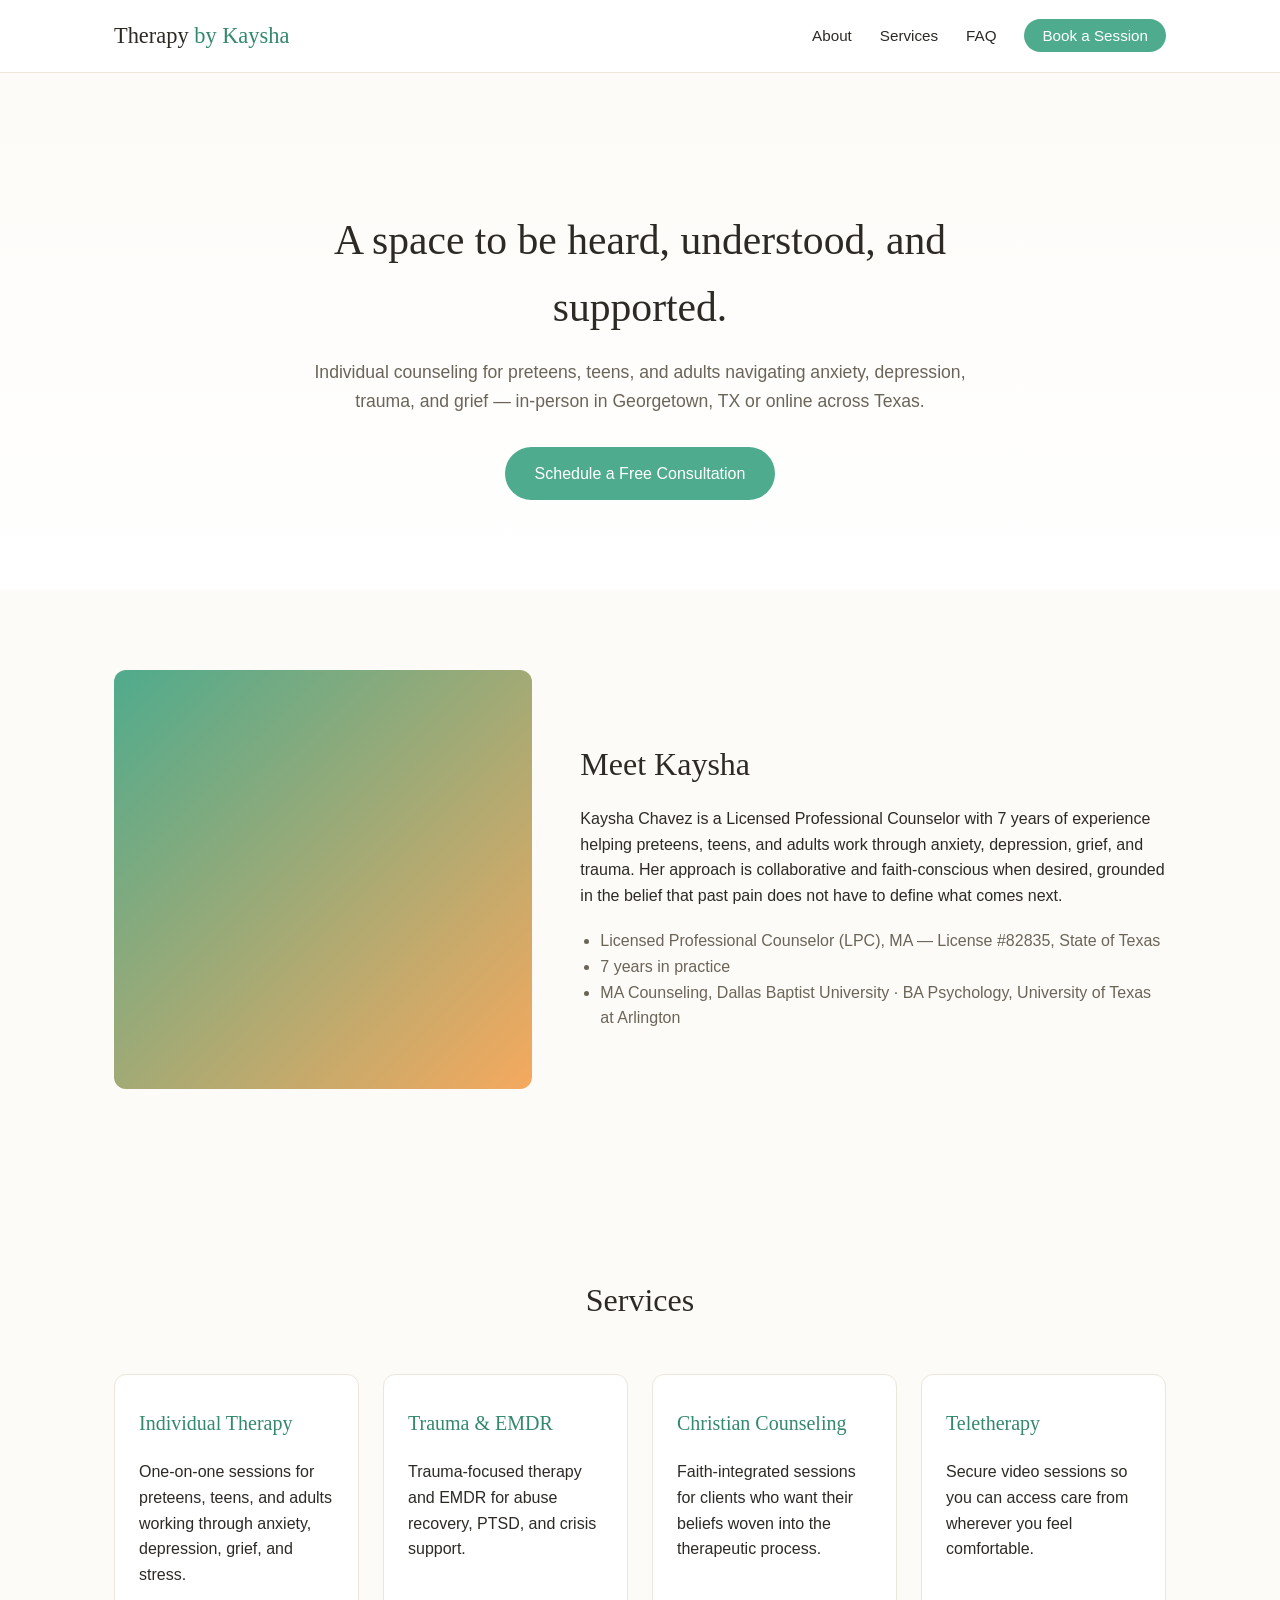
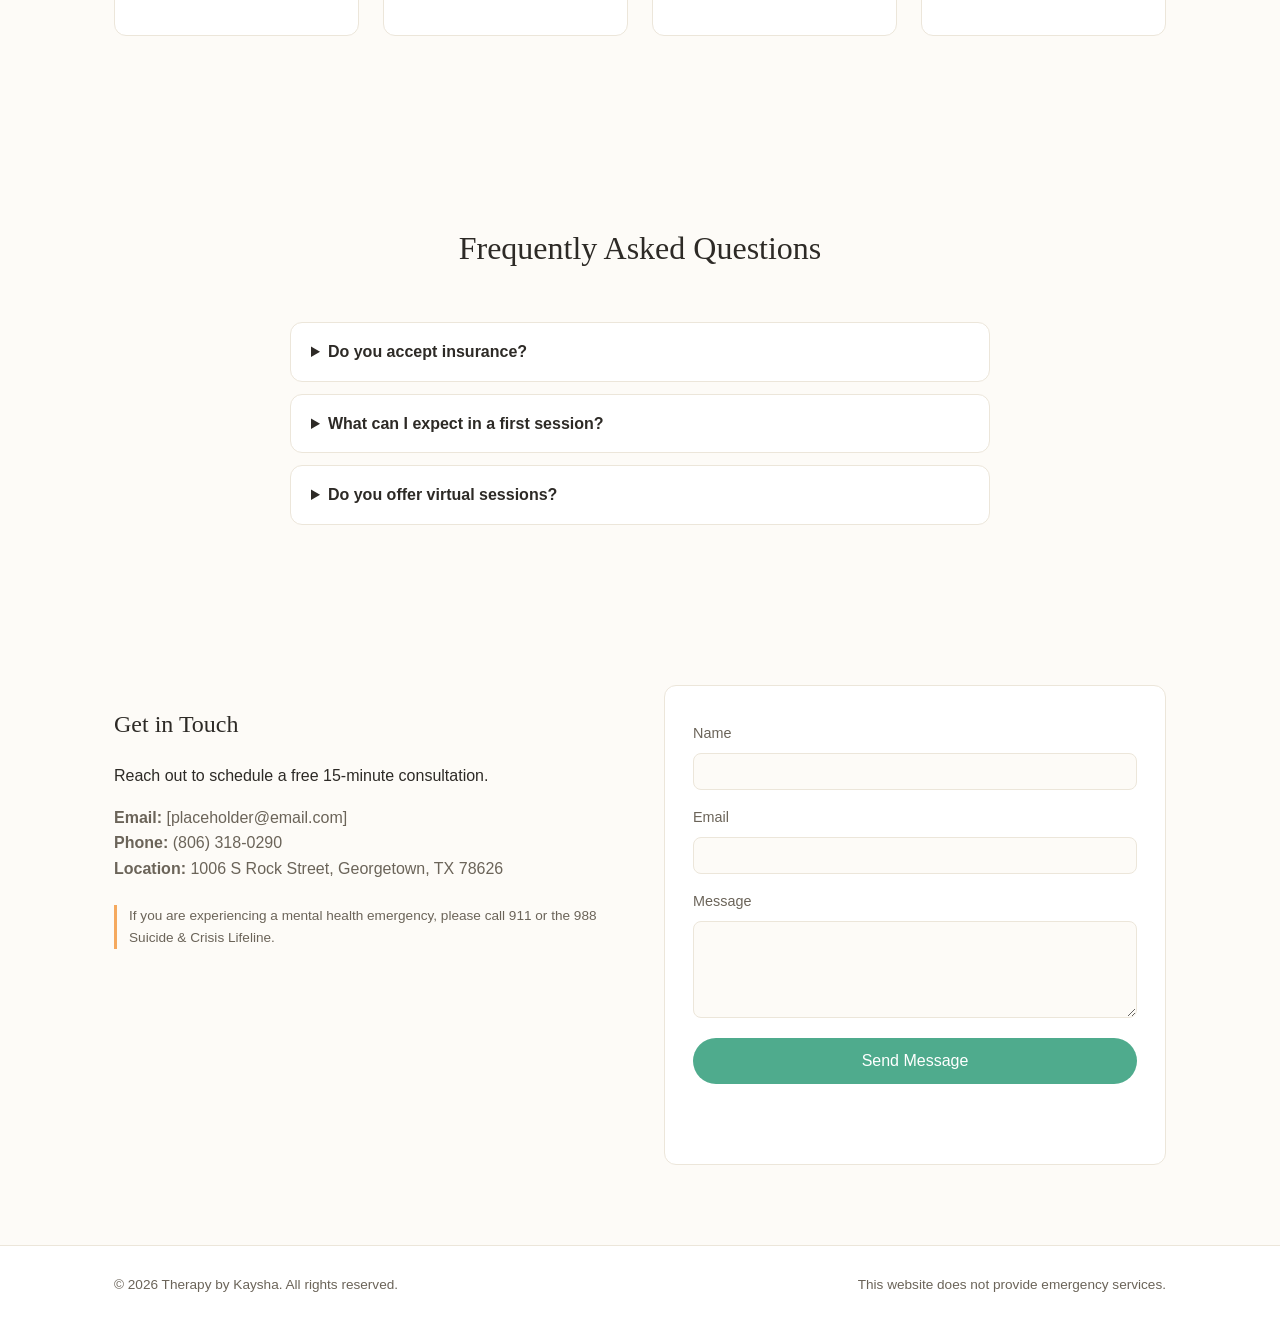
==== index.html @ 609ba82e "Add real bio/credentials, services, and contact info from Kaysha's Psychology Today profile; brighte" ====
<!DOCTYPE html>
<html lang="en">
<head>
  <meta charset="UTF-8" />
  <meta name="viewport" content="width=device-width, initial-scale=1.0" />
  <title>Therapy by Kaysha | Counseling &amp; Mental Health Support</title>
  <meta name="description" content="Therapy by Kaysha offers compassionate, personalized counseling to help you navigate life's challenges and build lasting well-being." />
  <link rel="stylesheet" href="css/styles.css" />
</head>
<body>

  <header class="site-header">
    <div class="container header-inner">
      <a href="#" class="logo">Therapy <span>by Kaysha</span></a>
      <nav class="nav">
        <button class="nav-toggle" id="navToggle" aria-label="Toggle navigation" aria-expanded="false">
          <span></span><span></span><span></span>
        </button>
        <ul class="nav-list" id="navList">
          <li><a href="#about">About</a></li>
          <li><a href="#services">Services</a></li>
          <li><a href="#faq">FAQ</a></li>
          <li><a href="#contact" class="nav-cta">Book a Session</a></li>
        </ul>
      </nav>
    </div>
  </header>

  <main>
    <section class="hero">
      <div class="container hero-inner">
        <h1>A space to be heard, understood, and supported.</h1>
        <p class="hero-sub">
          Individual counseling for preteens, teens, and adults navigating anxiety,
          depression, trauma, and grief — in-person in Georgetown, TX or online across Texas.
        </p>
        <a href="#contact" class="btn btn-primary">Schedule a Free Consultation</a>
      </div>
    </section>

    <section id="about" class="section about">
      <div class="container about-inner">
        <div class="about-image" aria-hidden="true"></div>
        <div class="about-text">
          <h2>Meet Kaysha</h2>
          <p>
            Kaysha Chavez is a Licensed Professional Counselor with 7 years of experience
            helping preteens, teens, and adults work through anxiety, depression, grief,
            and trauma. Her approach is collaborative and faith-conscious when desired,
            grounded in the belief that past pain does not have to define what comes next.
          </p>
          <ul class="credentials">
            <li>Licensed Professional Counselor (LPC), MA — License #82835, State of Texas</li>
            <li>7 years in practice</li>
            <li>MA Counseling, Dallas Baptist University · BA Psychology, University of Texas at Arlington</li>
          </ul>
        </div>
      </div>
    </section>

    <section id="services" class="section services">
      <div class="container">
        <h2 class="section-title">Services</h2>
        <div class="services-grid">
          <div class="service-card">
            <h3>Individual Therapy</h3>
            <p>One-on-one sessions for preteens, teens, and adults working through anxiety, depression, grief, and stress.</p>
          </div>
          <div class="service-card">
            <h3>Trauma &amp; EMDR</h3>
            <p>Trauma-focused therapy and EMDR for abuse recovery, PTSD, and crisis support.</p>
          </div>
          <div class="service-card">
            <h3>Christian Counseling</h3>
            <p>Faith-integrated sessions for clients who want their beliefs woven into the therapeutic process.</p>
          </div>
          <div class="service-card">
            <h3>Teletherapy</h3>
            <p>Secure video sessions so you can access care from wherever you feel comfortable.</p>
          </div>
        </div>
      </div>
    </section>

    <section id="faq" class="section faq">
      <div class="container">
        <h2 class="section-title">Frequently Asked Questions</h2>
        <div class="faq-list">
          <details>
            <summary>Do you accept insurance?</summary>
            <p>Yes — Aetna, BlueCross/BlueShield, Cigna/Evernorth, Healthcare Highways, and UnitedHealthcare (UHC/UBH) are accepted. Private-pay sessions are $150, and a free 15-minute consultation is available to see if it's a good fit.</p>
          </details>
          <details>
            <summary>What can I expect in a first session?</summary>
            <p>Your first session is a chance to share what brought you to therapy and ask any questions. Expect a conversation about your history and goals, and a plan for how we'll work together going forward.</p>
          </details>
          <details>
            <summary>Do you offer virtual sessions?</summary>
            <p>Yes — sessions are available in-person at the Georgetown, TX office or online via video, whichever fits your schedule best.</p>
          </details>
        </div>
      </div>
    </section>

    <section id="contact" class="section contact">
      <div class="container contact-inner">
        <div class="contact-info">
          <h2>Get in Touch</h2>
          <p>Reach out to schedule a free 15-minute consultation.</p>
          <ul class="contact-details">
            <li><strong>Email:</strong> [placeholder@email.com]</li>
            <li><strong>Phone:</strong> (806) 318-0290</li>
            <li><strong>Location:</strong> 1006 S Rock Street, Georgetown, TX 78626</li>
          </ul>
          <p class="disclaimer">
            If you are experiencing a mental health emergency, please call 911 or the
            988 Suicide &amp; Crisis Lifeline.
          </p>
        </div>
        <form class="contact-form" id="contactForm">
          <label for="name">Name</label>
          <input type="text" id="name" name="name" required />

          <label for="email">Email</label>
          <input type="email" id="email" name="email" required />

          <label for="message">Message</label>
          <textarea id="message" name="message" rows="5" required></textarea>

          <button type="submit" class="btn btn-primary">Send Message</button>
          <p class="form-note" id="formNote"></p>
        </form>
      </div>
    </section>
  </main>

  <footer class="site-footer">
    <div class="container footer-inner">
      <p>&copy; <span id="year"></span> Therapy by Kaysha. All rights reserved.</p>
      <p class="footer-note">This website does not provide emergency services.</p>
    </div>
  </footer>

  <script src="js/main.js"></script>
</body>
</html>
---- css/styles.css ----
:root {
  --color-bg: #fdfbf7;
  --color-surface: #ffffff;
  --color-primary: #4fab8d;
  --color-primary-dark: #34886d;
  --color-accent: #f5a95e;
  --color-text: #2d2a26;
  --color-text-muted: #6b6459;
  --color-border: #ece6da;
  --font-heading: Georgia, 'Times New Roman', serif;
  --font-body: -apple-system, BlinkMacSystemFont, 'Segoe UI', Roboto, sans-serif;
  --radius: 12px;
  --max-width: 1100px;
}

@media (prefers-color-scheme: dark) {
  :root {
    --color-bg: #3c382f;
    --color-surface: #47423a;
    --color-primary: #7fd9bc;
    --color-primary-dark: #9ee6ce;
    --color-accent: #ffbd7a;
    --color-text: #faf6ee;
    --color-text-muted: #d3cabb;
    --color-border: #5c5646;
  }
}

* {
  box-sizing: border-box;
}

body {
  margin: 0;
  font-family: var(--font-body);
  background: var(--color-bg);
  color: var(--color-text);
  line-height: 1.6;
}

.container {
  max-width: var(--max-width);
  margin: 0 auto;
  padding: 0 24px;
}

h1, h2, h3 {
  font-family: var(--font-heading);
  font-weight: 400;
  color: var(--color-text);
}

a {
  color: var(--color-primary-dark);
}

/* Header */
.site-header {
  background: var(--color-surface);
  border-bottom: 1px solid var(--color-border);
  position: sticky;
  top: 0;
  z-index: 10;
}

.header-inner {
  display: flex;
  align-items: center;
  justify-content: space-between;
  padding: 18px 24px;
}

.logo {
  font-family: var(--font-heading);
  font-size: 1.4rem;
  text-decoration: none;
  color: var(--color-text);
}

.logo span {
  color: var(--color-primary-dark);
}

.nav-list {
  list-style: none;
  display: flex;
  gap: 28px;
  margin: 0;
  padding: 0;
  align-items: center;
}

.nav-list a {
  text-decoration: none;
  color: var(--color-text);
  font-size: 0.95rem;
}

.nav-cta {
  background: var(--color-primary);
  color: #fff !important;
  padding: 8px 18px;
  border-radius: 999px;
}

.nav-toggle {
  display: none;
  flex-direction: column;
  gap: 5px;
  background: none;
  border: none;
  cursor: pointer;
  padding: 6px;
}

.nav-toggle span {
  width: 24px;
  height: 2px;
  background: var(--color-text);
  display: block;
}

/* Hero */
.hero {
  padding: 100px 0 90px;
  background: linear-gradient(180deg, var(--color-bg), var(--color-surface));
  text-align: center;
}

.hero-inner {
  max-width: 700px;
}

.hero h1 {
  font-size: 2.6rem;
  margin-bottom: 18px;
}

.hero-sub {
  font-size: 1.1rem;
  color: var(--color-text-muted);
  margin-bottom: 32px;
}

.btn {
  display: inline-block;
  padding: 14px 30px;
  border-radius: 999px;
  text-decoration: none;
  font-size: 1rem;
  cursor: pointer;
  border: none;
}

.btn-primary {
  background: var(--color-primary);
  color: #fff;
}

.btn-primary:hover {
  background: var(--color-primary-dark);
}

/* Sections */
.section {
  padding: 80px 0;
}

.section-title {
  text-align: center;
  font-size: 2rem;
  margin-bottom: 48px;
}

/* About */
.about-inner {
  display: grid;
  grid-template-columns: 1fr 1.4fr;
  gap: 48px;
  align-items: center;
}

.about-image {
  aspect-ratio: 1 / 1;
  background: linear-gradient(135deg, var(--color-primary), var(--color-accent));
  border-radius: var(--radius);
}

.about-text h2 {
  font-size: 2rem;
  margin-bottom: 16px;
}

.credentials {
  margin-top: 20px;
  padding-left: 20px;
  color: var(--color-text-muted);
}

/* Services */
.services-grid {
  display: grid;
  grid-template-columns: repeat(auto-fit, minmax(240px, 1fr));
  gap: 24px;
}

.service-card {
  background: var(--color-surface);
  border: 1px solid var(--color-border);
  border-radius: var(--radius);
  padding: 32px 24px;
}

.service-card h3 {
  margin-top: 0;
  font-size: 1.25rem;
  color: var(--color-primary-dark);
}

/* FAQ */
.faq-list {
  max-width: 700px;
  margin: 0 auto;
  display: flex;
  flex-direction: column;
  gap: 12px;
}

.faq-list details {
  background: var(--color-surface);
  border: 1px solid var(--color-border);
  border-radius: var(--radius);
  padding: 16px 20px;
}

.faq-list summary {
  cursor: pointer;
  font-weight: 600;
}

.faq-list p {
  color: var(--color-text-muted);
  margin-bottom: 0;
}

/* Contact */
.contact-inner {
  display: grid;
  grid-template-columns: 1fr 1fr;
  gap: 48px;
}

.contact-details {
  list-style: none;
  padding: 0;
  color: var(--color-text-muted);
}

.disclaimer {
  font-size: 0.85rem;
  color: var(--color-text-muted);
  border-left: 3px solid var(--color-accent);
  padding-left: 12px;
  margin-top: 24px;
}

.contact-form {
  display: flex;
  flex-direction: column;
  gap: 8px;
  background: var(--color-surface);
  border: 1px solid var(--color-border);
  border-radius: var(--radius);
  padding: 28px;
}

.contact-form label {
  font-size: 0.9rem;
  color: var(--color-text-muted);
  margin-top: 8px;
}

.contact-form input,
.contact-form textarea {
  font-family: inherit;
  padding: 10px 12px;
  border-radius: 8px;
  border: 1px solid var(--color-border);
  background: var(--color-bg);
  color: var(--color-text);
}

.contact-form .btn {
  margin-top: 12px;
}

.form-note {
  font-size: 0.85rem;
  color: var(--color-primary-dark);
  min-height: 1.2em;
}

/* Footer */
.site-footer {
  background: var(--color-surface);
  border-top: 1px solid var(--color-border);
  padding: 28px 0;
}

.footer-inner {
  display: flex;
  justify-content: space-between;
  flex-wrap: wrap;
  gap: 8px;
  font-size: 0.85rem;
  color: var(--color-text-muted);
}

.footer-inner p {
  margin: 0;
}

/* Responsive */
@media (max-width: 800px) {
  .about-inner,
  .contact-inner {
    grid-template-columns: 1fr;
  }

  .about-image {
    max-width: 280px;
    margin: 0 auto;
  }
}

@media (max-width: 640px) {
  .nav-toggle {
    display: flex;
  }

  .nav-list {
    position: absolute;
    top: 100%;
    left: 0;
    right: 0;
    background: var(--color-surface);
    flex-direction: column;
    align-items: flex-start;
    padding: 16px 24px;
    border-bottom: 1px solid var(--color-border);
    display: none;
  }

  .nav-list.open {
    display: flex;
  }

  .hero h1 {
    font-size: 2rem;
  }
}
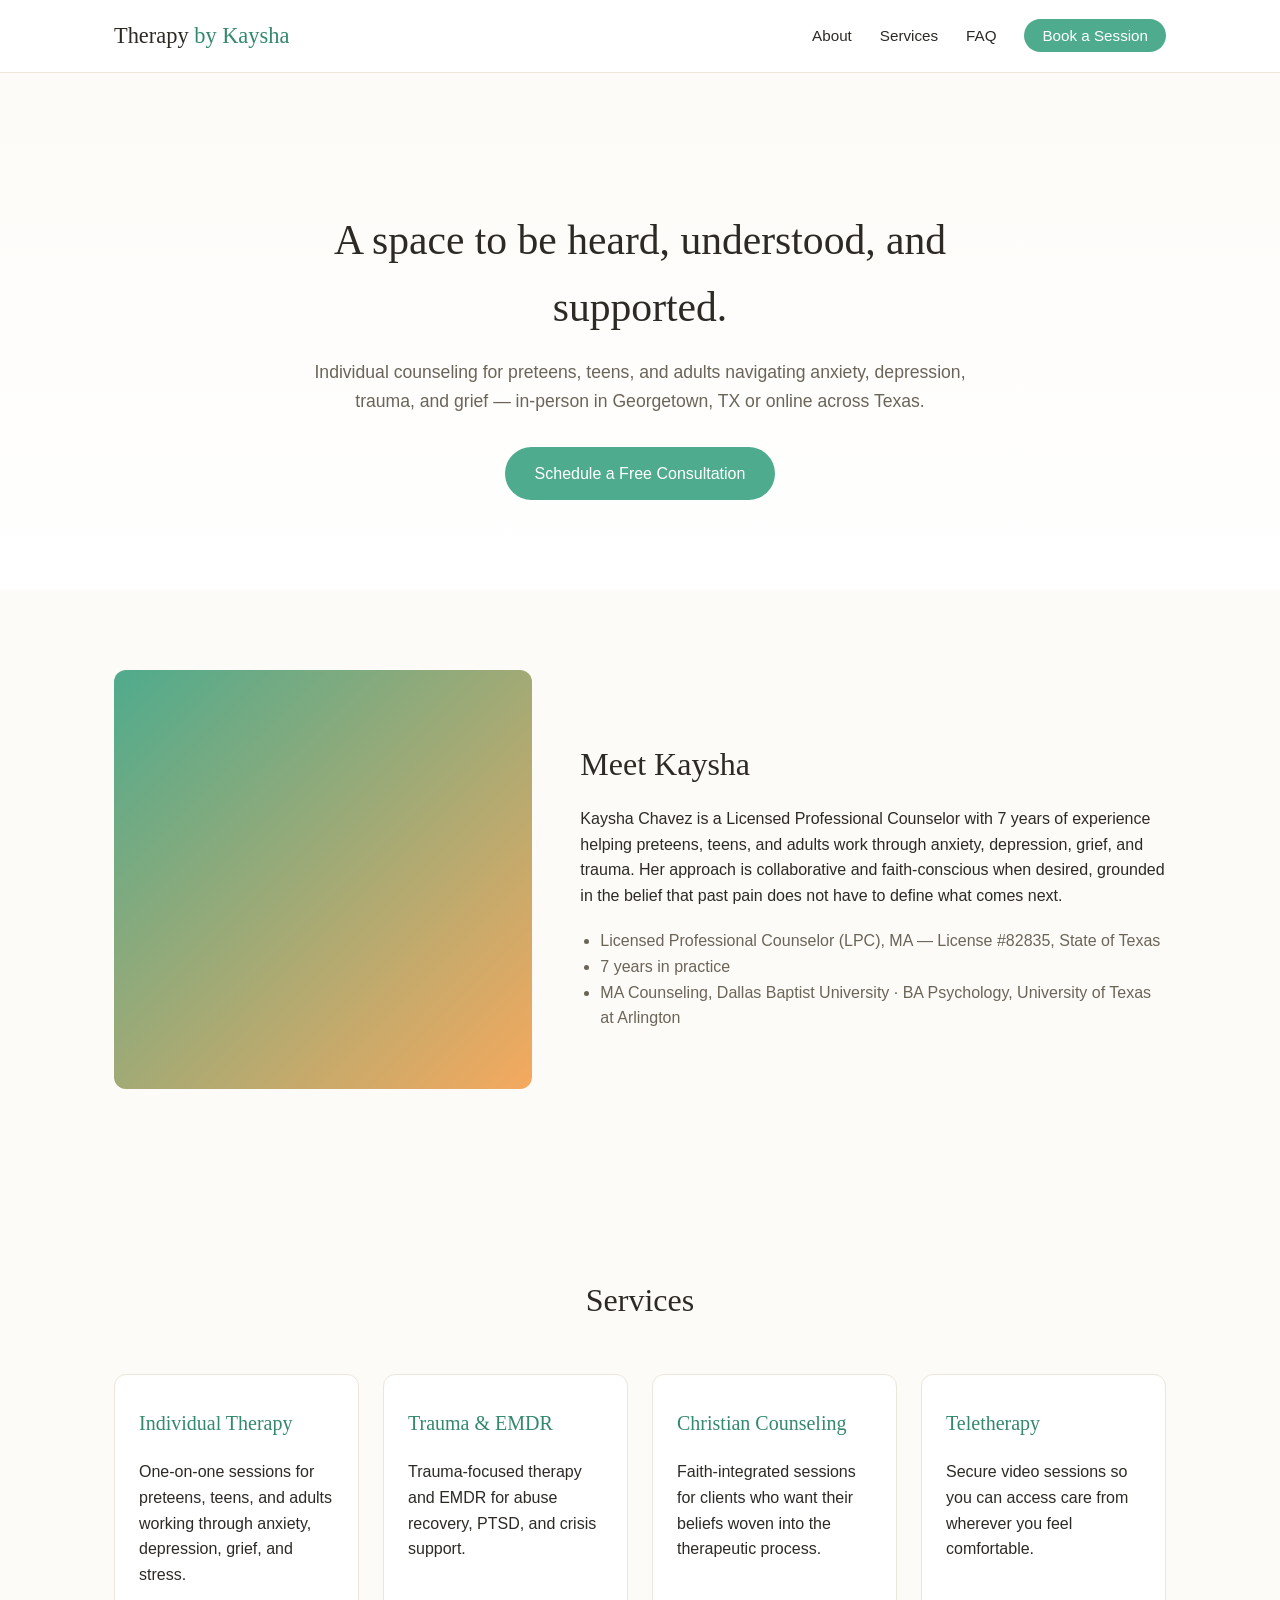
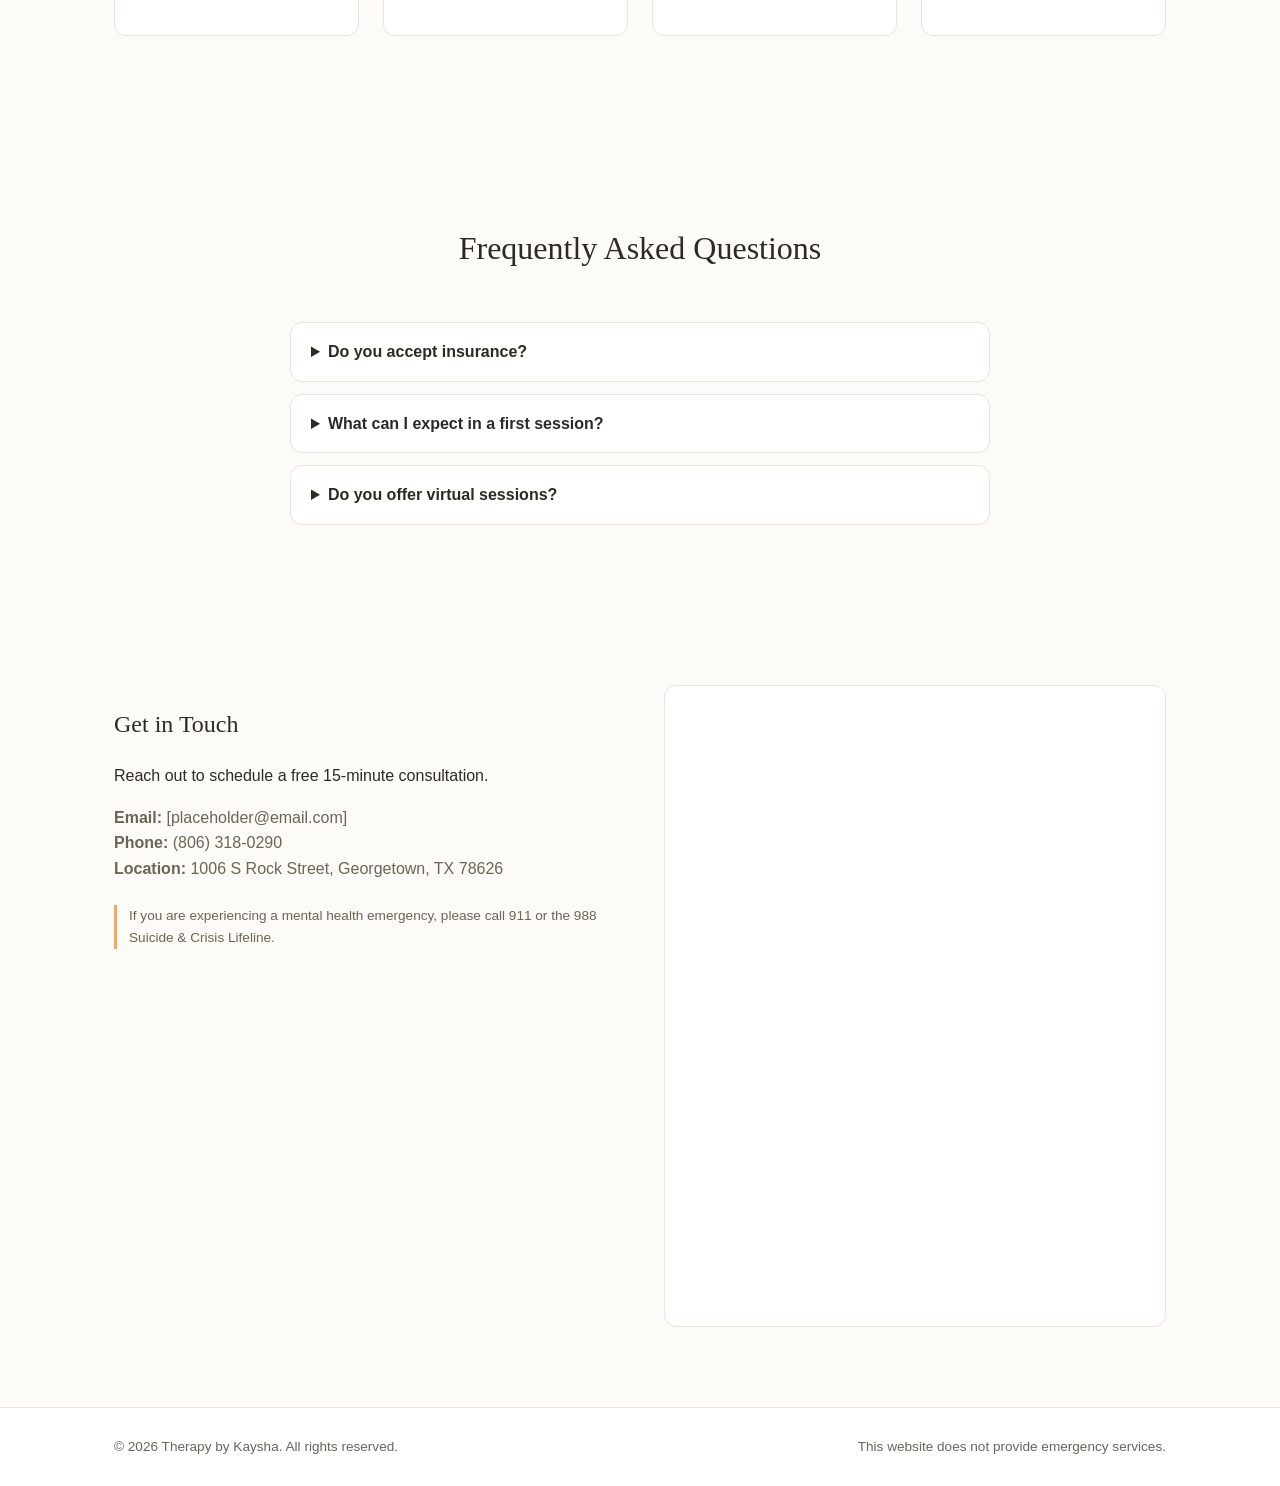
==== commit 86ebef4f: "Replace Formspree contact form with embedded SimplePractice appointment widget Keeps client intake d" ====
--- a/index.html
+++ b/index.html
@@ -117,19 +117,13 @@
             988 Suicide &amp; Crisis Lifeline.
           </p>
         </div>
-        <form class="contact-form" id="contactForm">
-          <label for="name">Name</label>
-          <input type="text" id="name" name="name" required />
-
-          <label for="email">Email</label>
-          <input type="email" id="email" name="email" required />
-
-          <label for="message">Message</label>
-          <textarea id="message" name="message" rows="5" required></textarea>
-
-          <button type="submit" class="btn btn-primary">Send Message</button>
-          <p class="form-note" id="formNote"></p>
-        </form>
+        <div class="booking-widget">
+          <iframe
+            src="https://kaysha-herd.clientsecure.me/contact-widget"
+            title="Request an appointment with Therapy by Kaysha"
+            loading="lazy"
+          ></iframe>
+        </div>
       </div>
     </section>
   </main>
--- a/css/styles.css
+++ b/css/styles.css
@@ -264,40 +264,19 @@
   margin-top: 24px;
 }
 
-.contact-form {
-  display: flex;
-  flex-direction: column;
-  gap: 8px;
+.booking-widget {
   background: var(--color-surface);
   border: 1px solid var(--color-border);
   border-radius: var(--radius);
-  padding: 28px;
-}
-
-.contact-form label {
-  font-size: 0.9rem;
-  color: var(--color-text-muted);
-  margin-top: 8px;
-}
-
-.contact-form input,
-.contact-form textarea {
-  font-family: inherit;
-  padding: 10px 12px;
-  border-radius: 8px;
-  border: 1px solid var(--color-border);
-  background: var(--color-bg);
-  color: var(--color-text);
-}
-
-.contact-form .btn {
-  margin-top: 12px;
-}
-
-.form-note {
-  font-size: 0.85rem;
-  color: var(--color-primary-dark);
-  min-height: 1.2em;
+  overflow: hidden;
+  min-height: 640px;
+}
+
+.booking-widget iframe {
+  width: 100%;
+  height: 640px;
+  border: none;
+  display: block;
 }
 
 /* Footer */
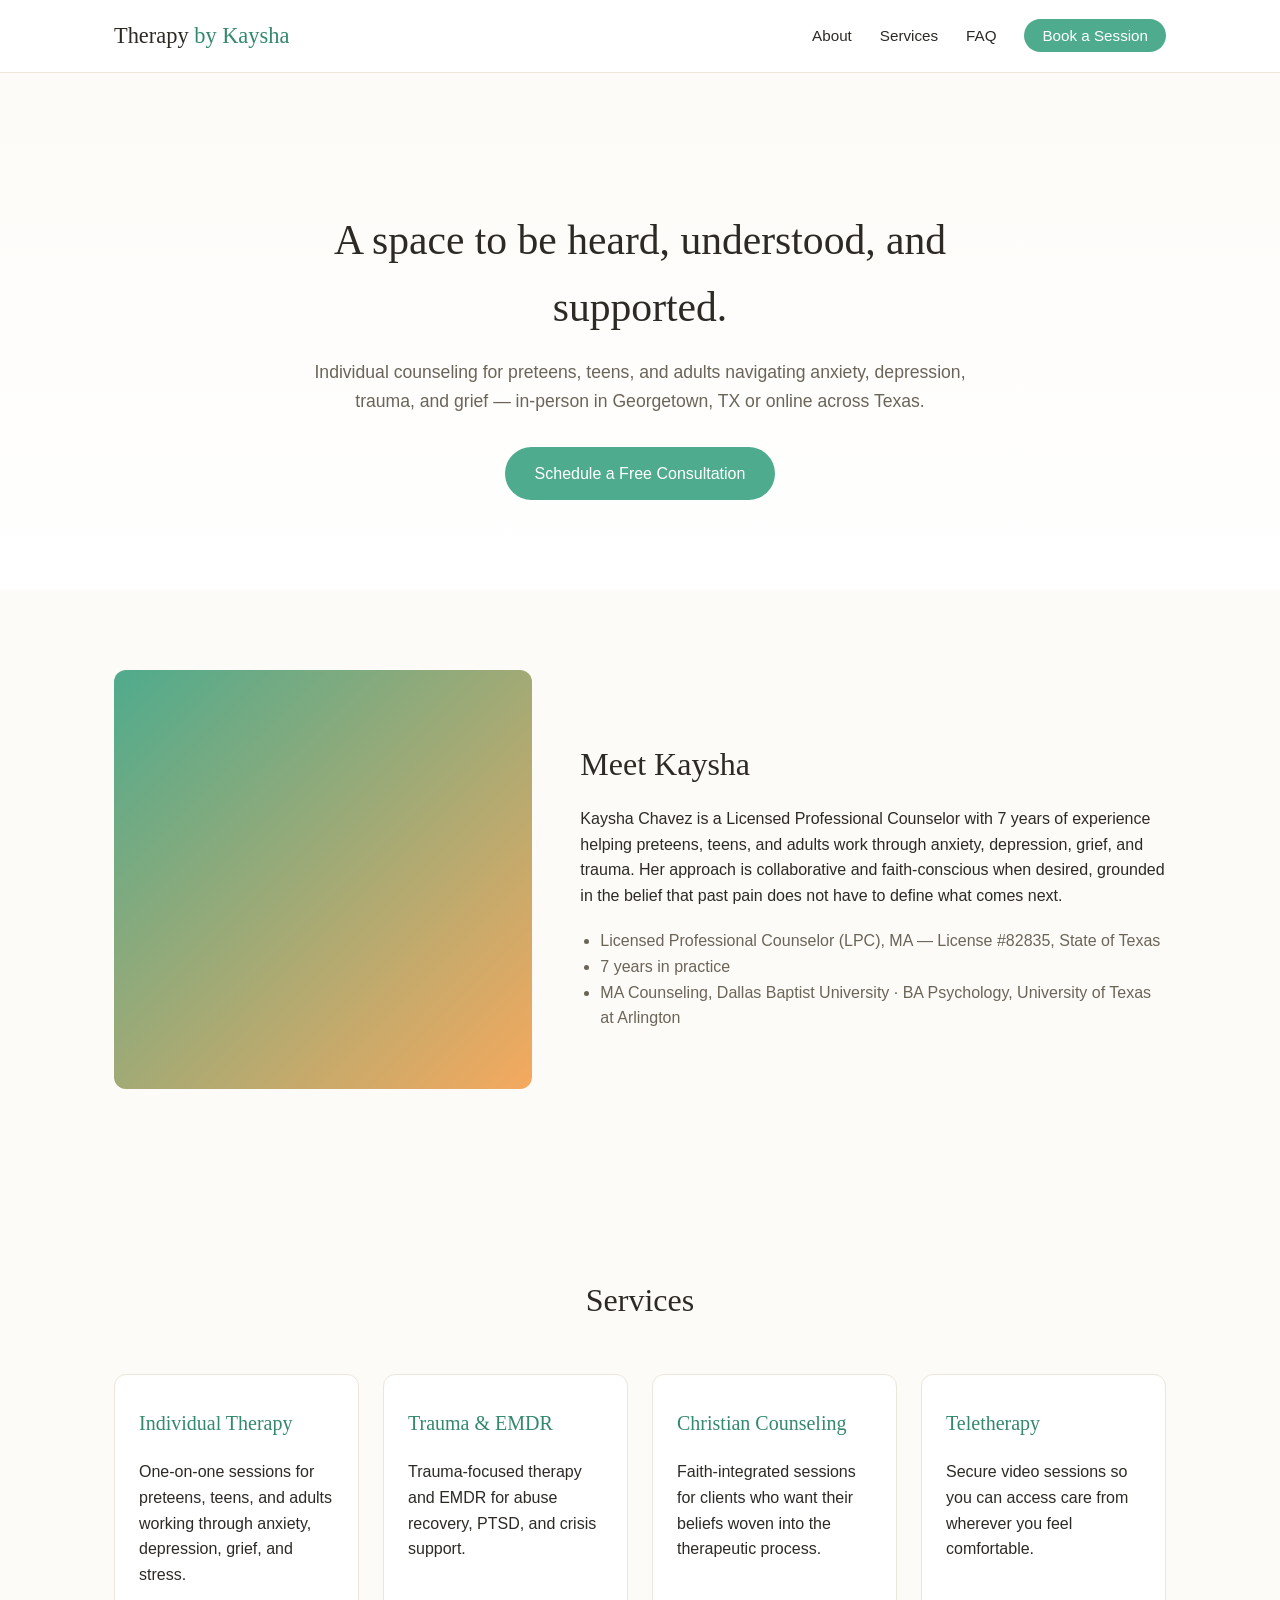
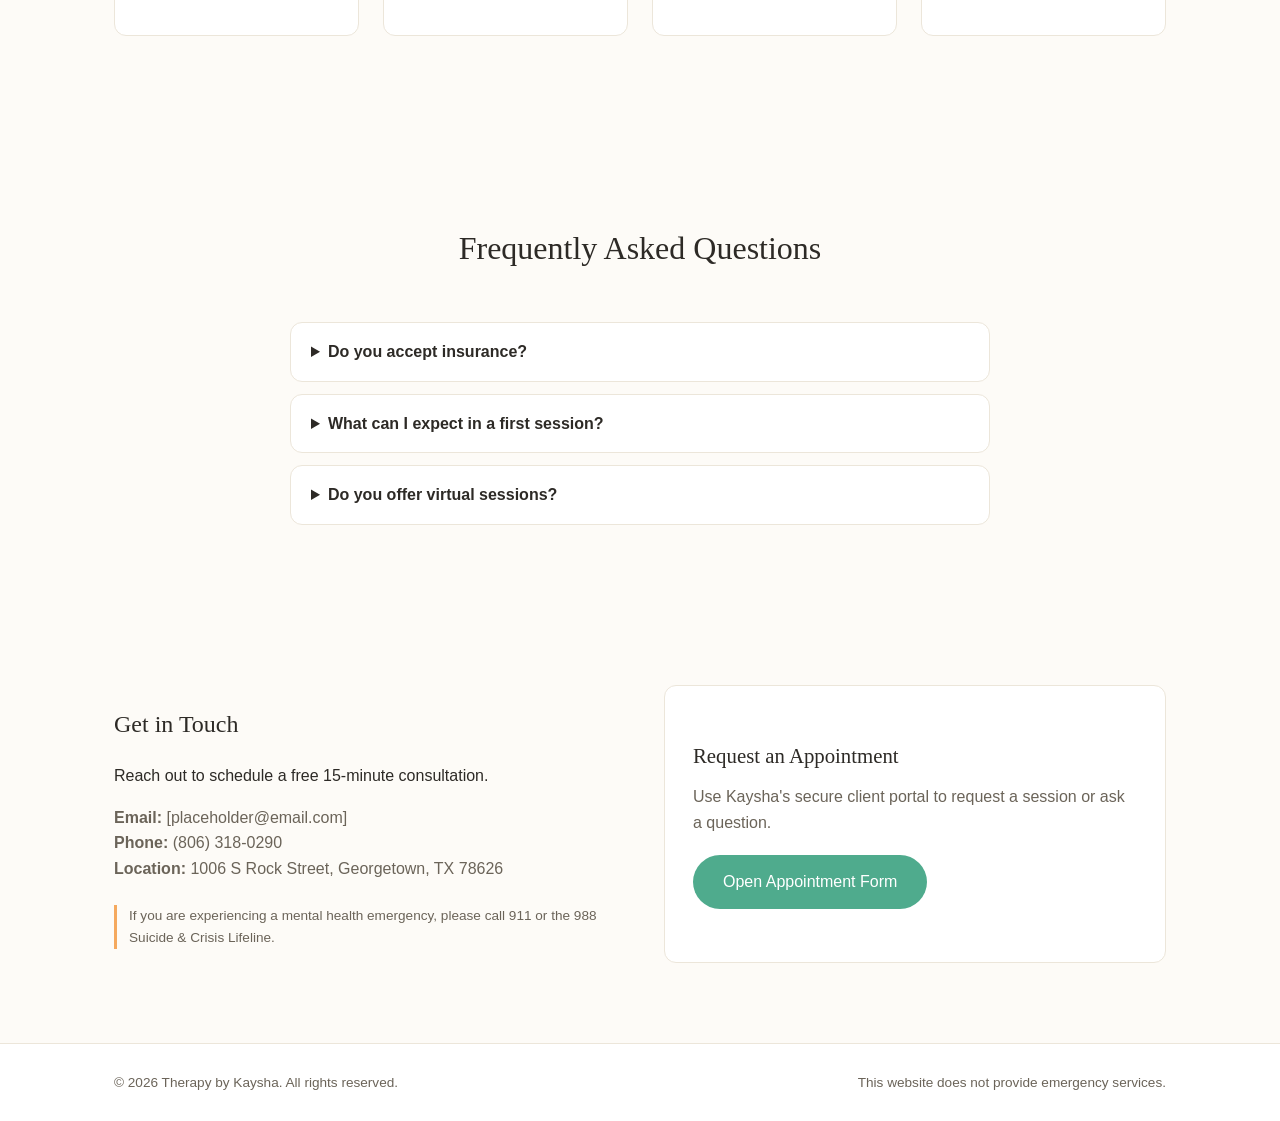
==== commit 0de32d0c: "Replace embedded SimplePractice iframe with a teal button link Cross-origin iframe content can't be " ====
--- a/index.html
+++ b/index.html
@@ -118,11 +118,16 @@
           </p>
         </div>
         <div class="booking-widget">
-          <iframe
-            src="https://kaysha-herd.clientsecure.me/contact-widget"
-            title="Request an appointment with Therapy by Kaysha"
-            loading="lazy"
-          ></iframe>
+          <h3>Request an Appointment</h3>
+          <p>Use Kaysha's secure client portal to request a session or ask a question.</p>
+          <a
+            class="btn btn-primary"
+            href="https://kaysha-herd.clientsecure.me/contact-widget"
+            target="_blank"
+            rel="noopener"
+          >
+            Open Appointment Form
+          </a>
         </div>
       </div>
     </section>
--- a/css/styles.css
+++ b/css/styles.css
@@ -268,15 +268,26 @@
   background: var(--color-surface);
   border: 1px solid var(--color-border);
   border-radius: var(--radius);
-  overflow: hidden;
-  min-height: 640px;
-}
-
-.booking-widget iframe {
-  width: 100%;
-  height: 640px;
-  border: none;
-  display: block;
+  padding: 32px 28px;
+  display: flex;
+  flex-direction: column;
+  align-items: flex-start;
+  gap: 12px;
+  justify-content: center;
+}
+
+.booking-widget h3 {
+  margin: 0;
+  font-size: 1.3rem;
+}
+
+.booking-widget p {
+  margin: 0;
+  color: var(--color-text-muted);
+}
+
+.booking-widget .btn {
+  margin-top: 8px;
 }
 
 /* Footer */
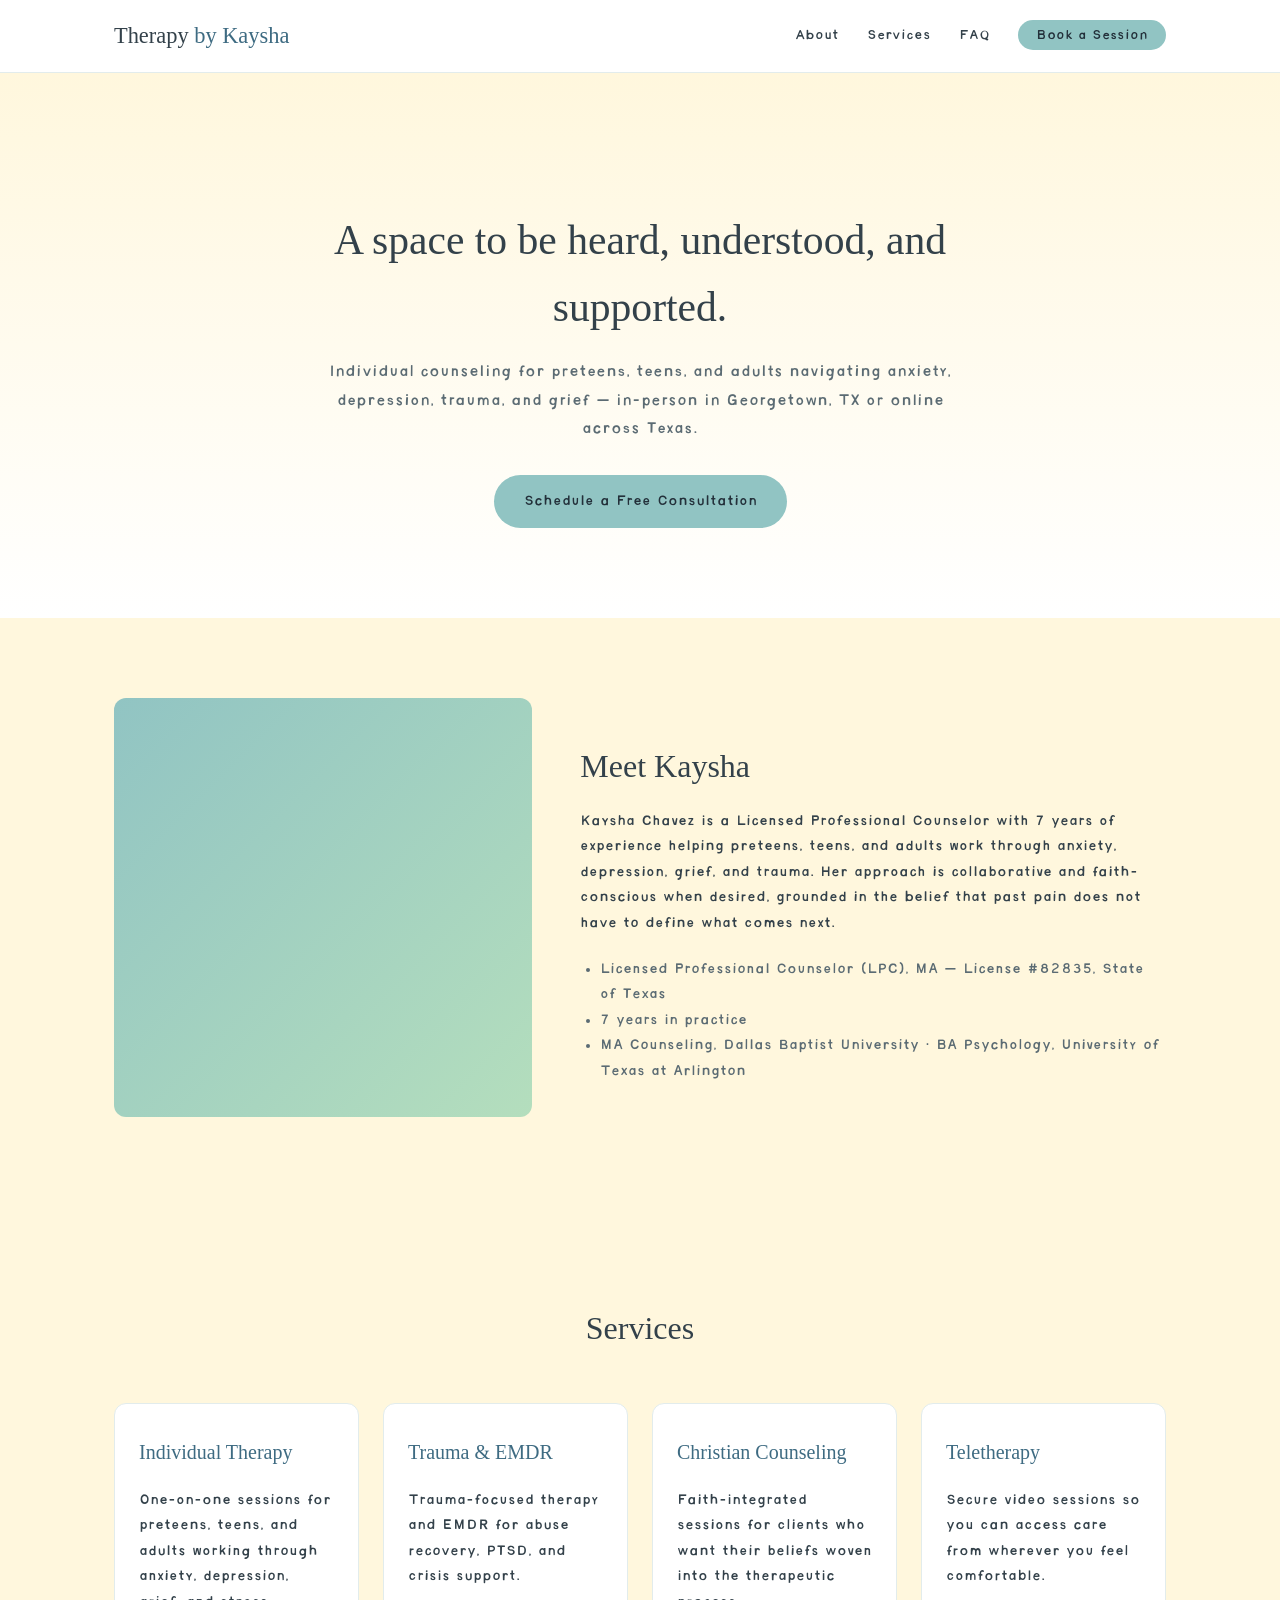
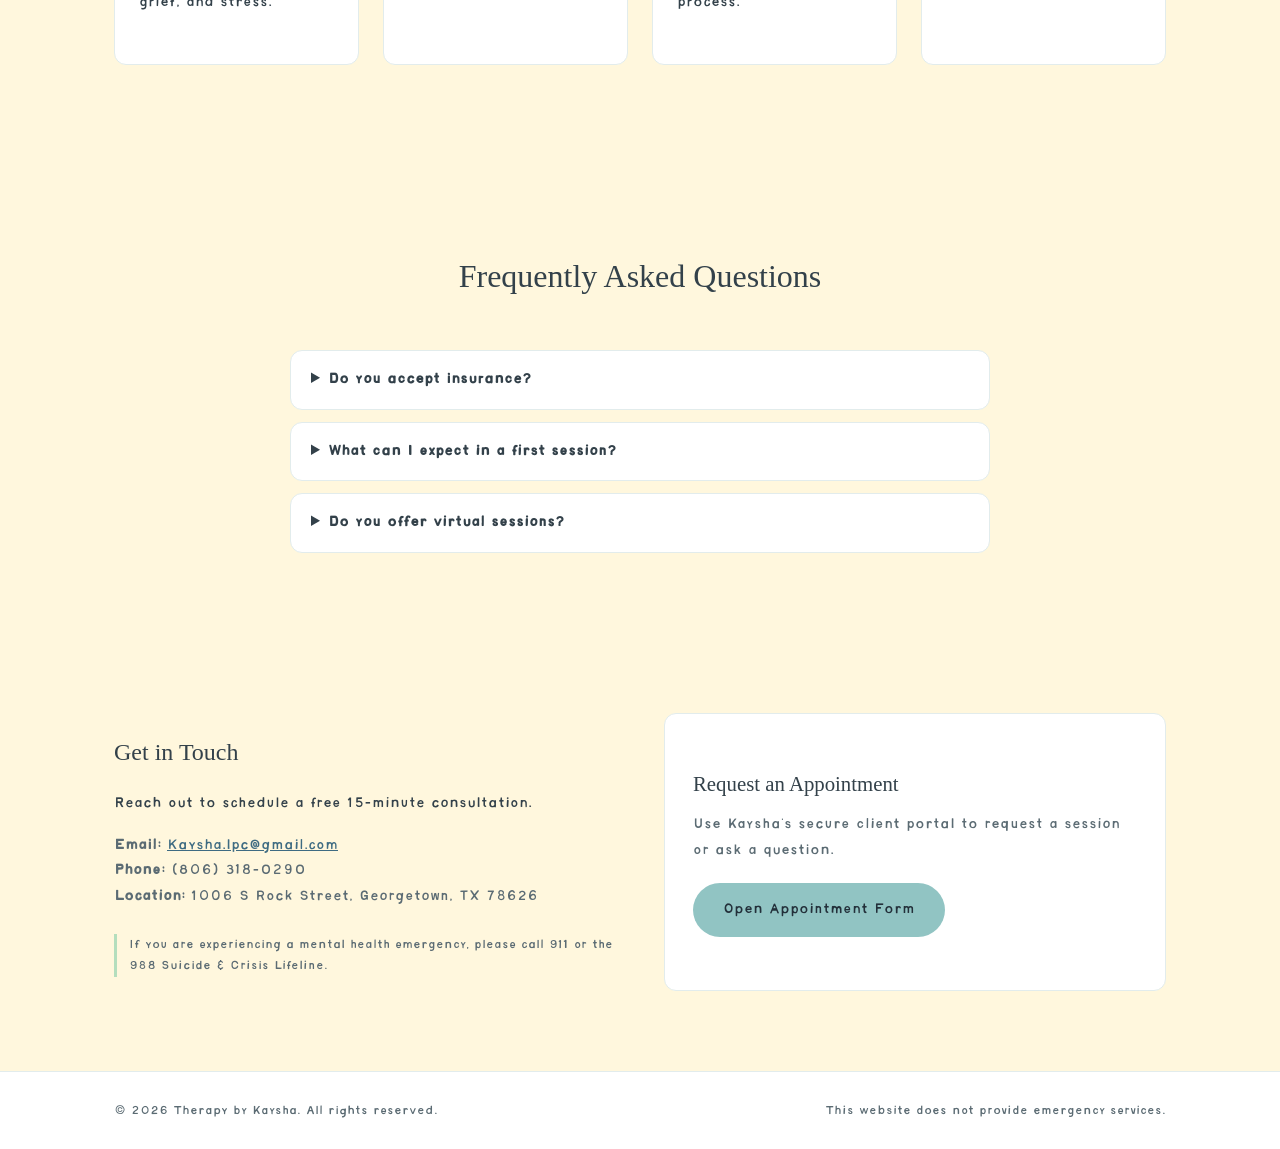
==== commit 97eeb851: "Apply new brand color palette, add real contact email, and switch body font to Birdie Colors: teal/b" ====
--- a/index.html
+++ b/index.html
@@ -108,7 +108,7 @@
           <h2>Get in Touch</h2>
           <p>Reach out to schedule a free 15-minute consultation.</p>
           <ul class="contact-details">
-            <li><strong>Email:</strong> [placeholder@email.com]</li>
+            <li><strong>Email:</strong> <a href="mailto:Kaysha.lpc@gmail.com">Kaysha.lpc@gmail.com</a></li>
             <li><strong>Phone:</strong> (806) 318-0290</li>
             <li><strong>Location:</strong> 1006 S Rock Street, Georgetown, TX 78626</li>
           </ul>
--- a/css/styles.css
+++ b/css/styles.css
@@ -1,28 +1,38 @@
+@font-face {
+  font-family: 'Birdie';
+  src: url('../fonts/Birdie-Regular.woff2') format('woff2');
+  font-weight: 400;
+  font-display: swap;
+}
+
 :root {
-  --color-bg: #fdfbf7;
+  --color-bg: #fff7dd;
   --color-surface: #ffffff;
-  --color-primary: #4fab8d;
-  --color-primary-dark: #34886d;
-  --color-accent: #f5a95e;
-  --color-text: #2d2a26;
-  --color-text-muted: #6b6459;
-  --color-border: #ece6da;
+  --color-primary: #91c4c3;
+  --color-primary-dark: #80a1ba;
+  --color-accent: #b4debd;
+  --color-text: #33414a;
+  --color-text-muted: #5b6b73;
+  --color-border: #e2ecec;
+  --color-text-accent: #3e6b82;
+  --color-btn-text: #23303a;
   --font-heading: Georgia, 'Times New Roman', serif;
-  --font-body: -apple-system, BlinkMacSystemFont, 'Segoe UI', Roboto, sans-serif;
+  --font-body: 'Birdie', -apple-system, BlinkMacSystemFont, 'Segoe UI', Roboto, sans-serif;
   --radius: 12px;
   --max-width: 1100px;
 }
 
 @media (prefers-color-scheme: dark) {
   :root {
-    --color-bg: #3c382f;
-    --color-surface: #47423a;
-    --color-primary: #7fd9bc;
-    --color-primary-dark: #9ee6ce;
-    --color-accent: #ffbd7a;
-    --color-text: #faf6ee;
-    --color-text-muted: #d3cabb;
-    --color-border: #5c5646;
+    --color-bg: #26313a;
+    --color-surface: #2f3d42;
+    --color-primary: #91c4c3;
+    --color-primary-dark: #80a1ba;
+    --color-accent: #b4debd;
+    --color-text: #fff7dd;
+    --color-text-muted: #c9d3d6;
+    --color-border: #3c4d53;
+    --color-text-accent: #80a1ba;
   }
 }
 
@@ -51,7 +61,7 @@
 }
 
 a {
-  color: var(--color-primary-dark);
+  color: var(--color-text-accent);
 }
 
 /* Header */
@@ -78,7 +88,7 @@
 }
 
 .logo span {
-  color: var(--color-primary-dark);
+  color: var(--color-text-accent);
 }
 
 .nav-list {
@@ -98,7 +108,7 @@
 
 .nav-cta {
   background: var(--color-primary);
-  color: #fff !important;
+  color: var(--color-btn-text) !important;
   padding: 8px 18px;
   border-radius: 999px;
 }
@@ -154,7 +164,7 @@
 
 .btn-primary {
   background: var(--color-primary);
-  color: #fff;
+  color: var(--color-btn-text);
 }
 
 .btn-primary:hover {
@@ -214,7 +224,7 @@
 .service-card h3 {
   margin-top: 0;
   font-size: 1.25rem;
-  color: var(--color-primary-dark);
+  color: var(--color-text-accent);
 }
 
 /* FAQ */
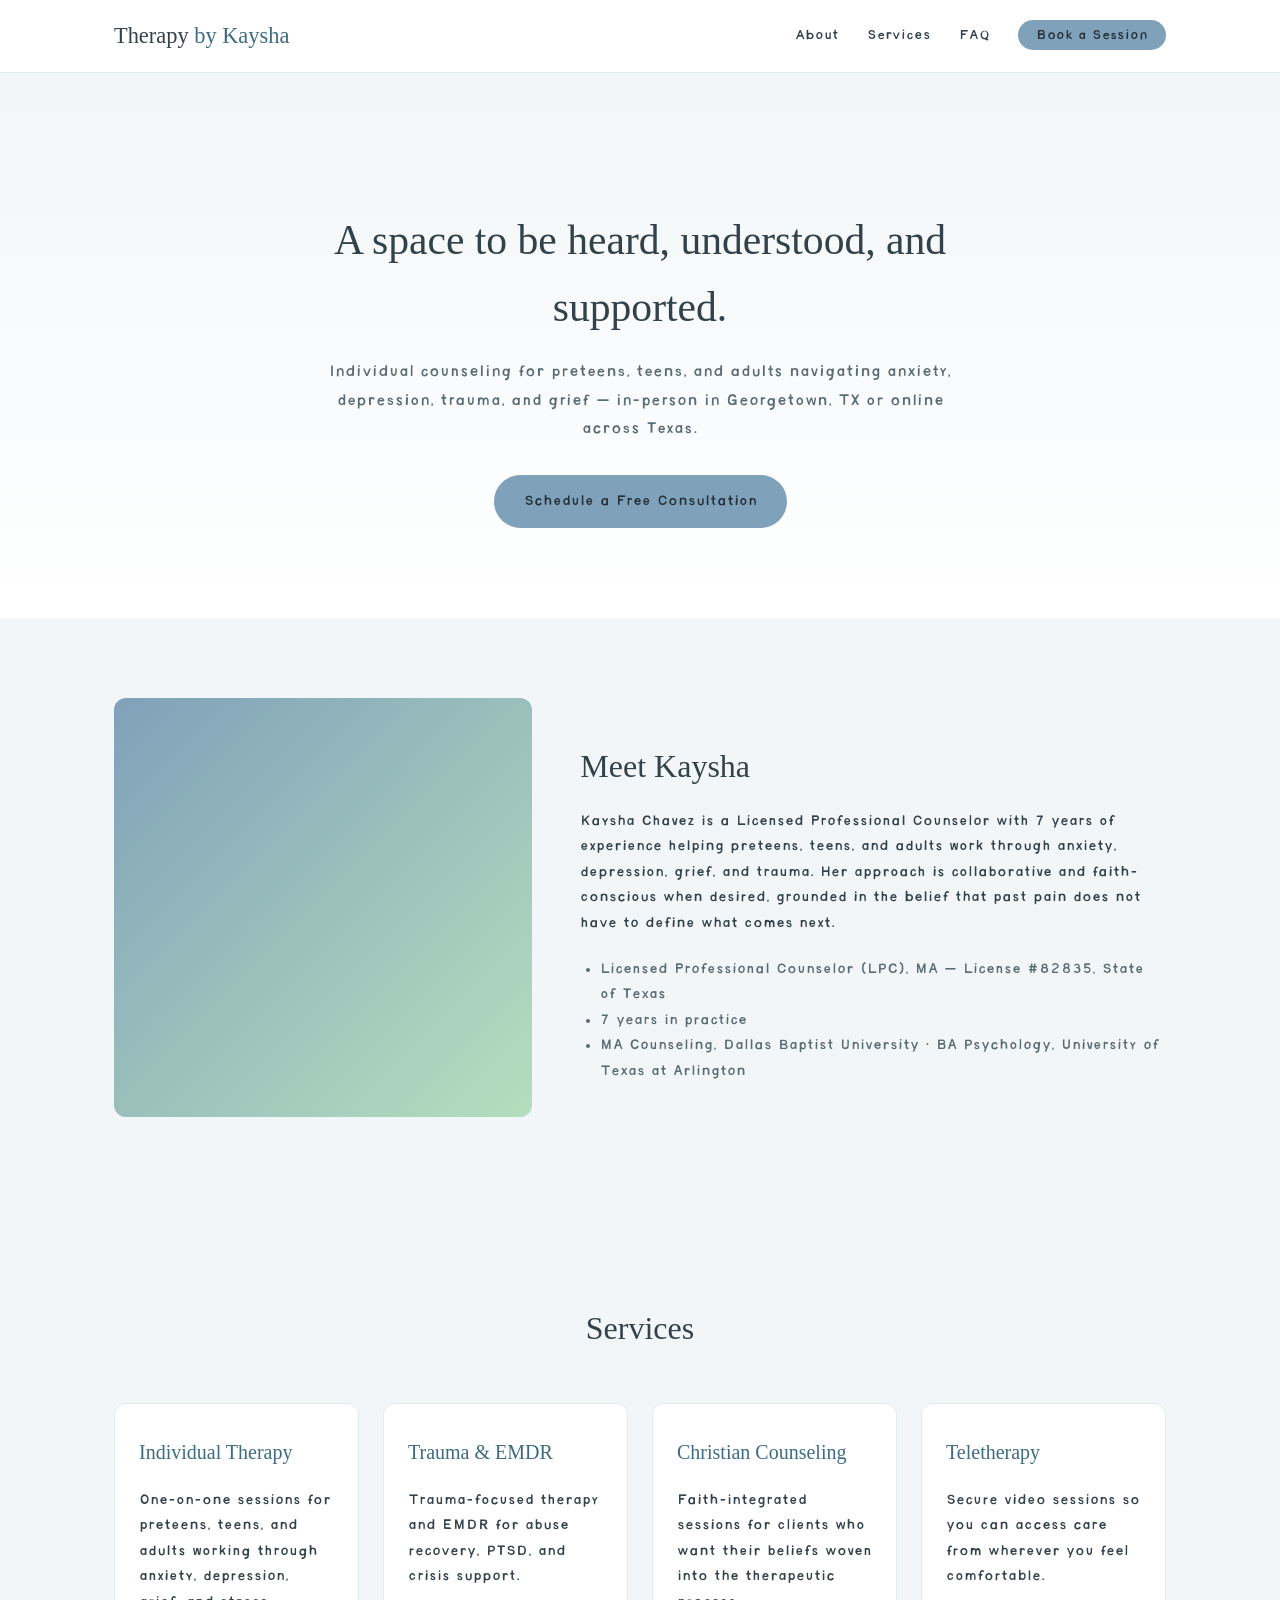
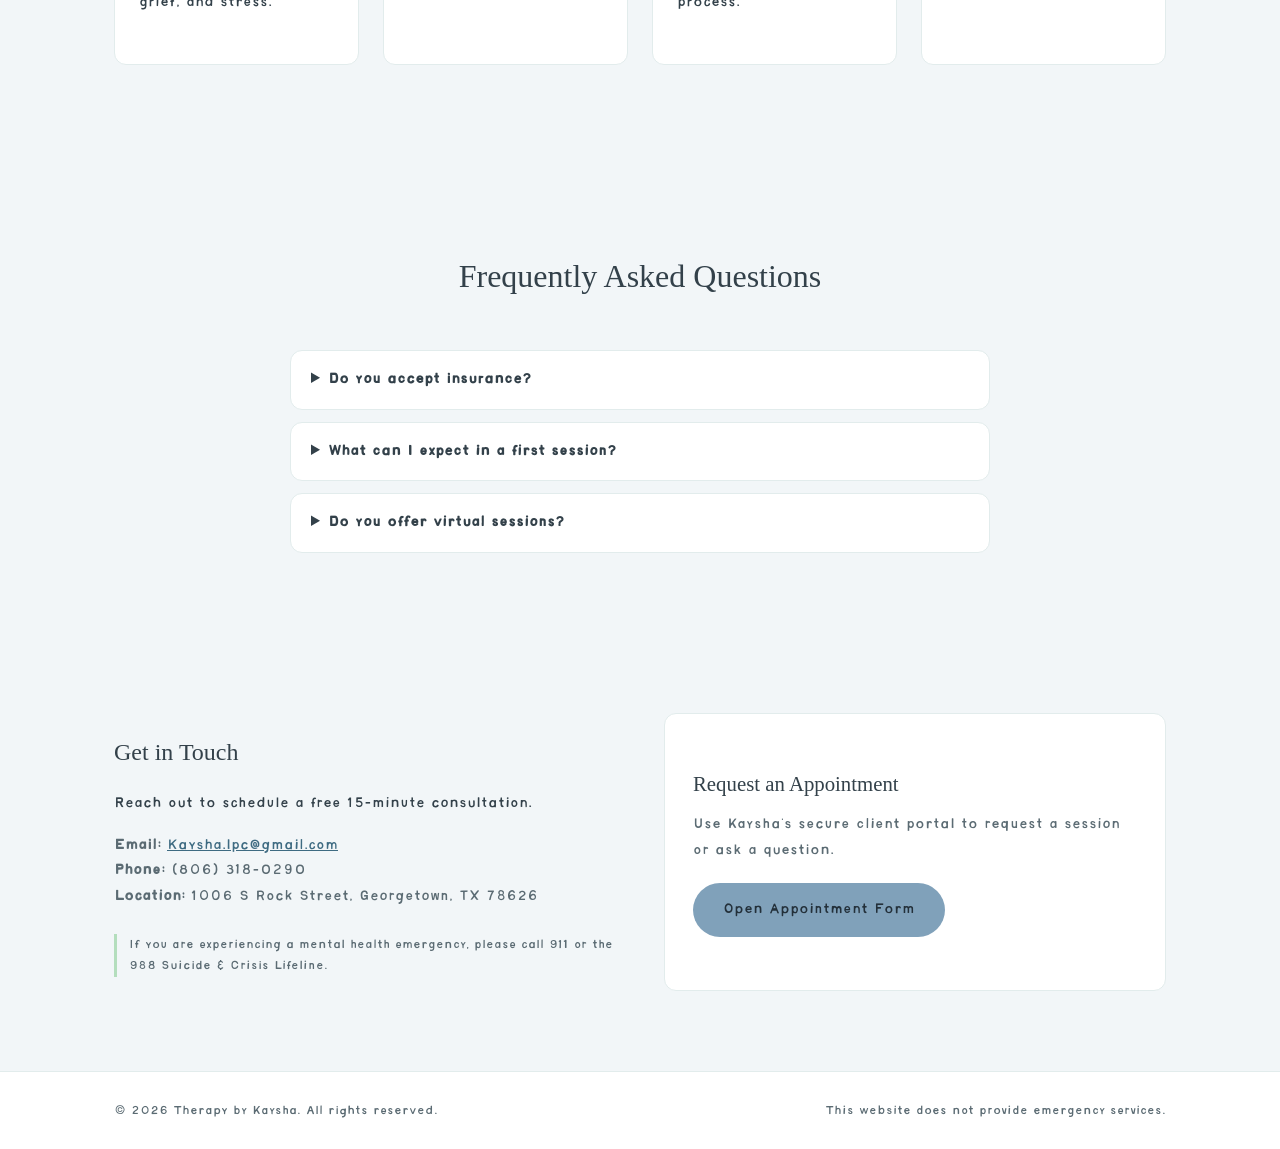
==== commit 24275902: "Fix broken appointment form link The old kaysha-herd.clientsecure.me/contact-widget URL now 404s on " ====
--- a/index.html
+++ b/index.html
@@ -122,7 +122,7 @@
           <p>Use Kaysha's secure client portal to request a session or ask a question.</p>
           <a
             class="btn btn-primary"
-            href="https://kaysha-herd.clientsecure.me/contact-widget"
+            href="https://kaysha-chavez.clientsecure.me/request/service"
             target="_blank"
             rel="noopener"
           >
--- a/css/styles.css
+++ b/css/styles.css
@@ -6,10 +6,10 @@
 }
 
 :root {
-  --color-bg: #fff7dd;
+  --color-bg: #f2f6f8;
   --color-surface: #ffffff;
-  --color-primary: #91c4c3;
-  --color-primary-dark: #80a1ba;
+  --color-primary: #80a1ba;
+  --color-primary-dark: #91c4c3;
   --color-accent: #b4debd;
   --color-text: #33414a;
   --color-text-muted: #5b6b73;
@@ -24,10 +24,10 @@
 
 @media (prefers-color-scheme: dark) {
   :root {
-    --color-bg: #26313a;
-    --color-surface: #2f3d42;
-    --color-primary: #91c4c3;
-    --color-primary-dark: #80a1ba;
+    --color-bg: #3c4750;
+    --color-surface: #46525b;
+    --color-primary: #80a1ba;
+    --color-primary-dark: #91c4c3;
     --color-accent: #b4debd;
     --color-text: #fff7dd;
     --color-text-muted: #c9d3d6;
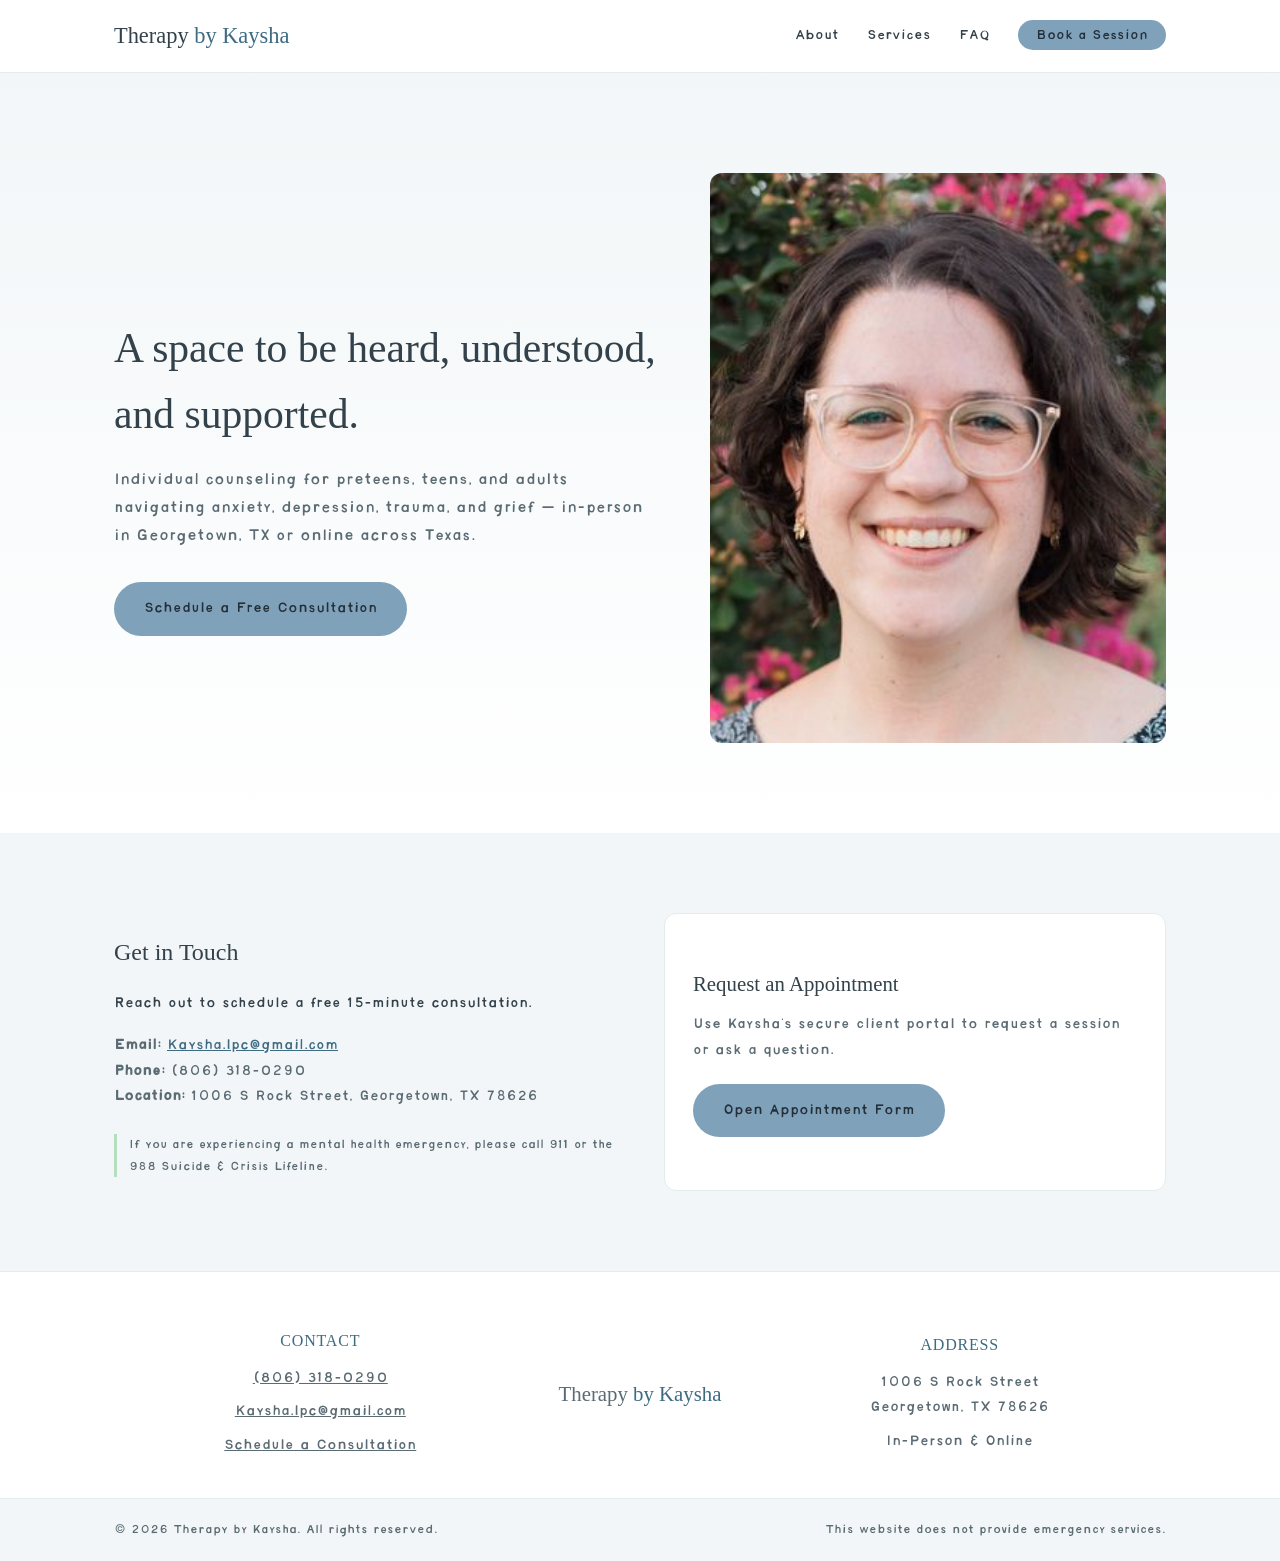
==== commit 69e4fa2c: "Split About/Services/FAQ into separate pages, add real photo, redesign footer, and add scroll animat" ====
--- a/index.html
+++ b/index.html
@@ -17,10 +17,10 @@
           <span></span><span></span><span></span>
         </button>
         <ul class="nav-list" id="navList">
-          <li><a href="#about">About</a></li>
-          <li><a href="#services">Services</a></li>
-          <li><a href="#faq">FAQ</a></li>
-          <li><a href="#contact" class="nav-cta">Book a Session</a></li>
+          <li><a href="about.html">About</a></li>
+          <li><a href="services.html">Services</a></li>
+          <li><a href="faq.html">FAQ</a></li>
+          <li><a href="https://kaysha-chavez.clientsecure.me/request/service" target="_blank" rel="noopener" class="nav-cta">Book a Session</a></li>
         </ul>
       </nav>
     </div>
@@ -29,82 +29,21 @@
   <main>
     <section class="hero">
       <div class="container hero-inner">
-        <h1>A space to be heard, understood, and supported.</h1>
-        <p class="hero-sub">
-          Individual counseling for preteens, teens, and adults navigating anxiety,
-          depression, trauma, and grief — in-person in Georgetown, TX or online across Texas.
-        </p>
-        <a href="#contact" class="btn btn-primary">Schedule a Free Consultation</a>
-      </div>
-    </section>
-
-    <section id="about" class="section about">
-      <div class="container about-inner">
-        <div class="about-image" aria-hidden="true"></div>
-        <div class="about-text">
-          <h2>Meet Kaysha</h2>
-          <p>
-            Kaysha Chavez is a Licensed Professional Counselor with 7 years of experience
-            helping preteens, teens, and adults work through anxiety, depression, grief,
-            and trauma. Her approach is collaborative and faith-conscious when desired,
-            grounded in the belief that past pain does not have to define what comes next.
+        <div class="hero-text">
+          <h1>A space to be heard, understood, and supported.</h1>
+          <p class="hero-sub">
+            Individual counseling for preteens, teens, and adults navigating anxiety,
+            depression, trauma, and grief — in-person in Georgetown, TX or online across Texas.
           </p>
-          <ul class="credentials">
-            <li>Licensed Professional Counselor (LPC), MA — License #82835, State of Texas</li>
-            <li>7 years in practice</li>
-            <li>MA Counseling, Dallas Baptist University · BA Psychology, University of Texas at Arlington</li>
-          </ul>
+          <a href="#contact" class="btn btn-primary">Schedule a Free Consultation</a>
         </div>
-      </div>
-    </section>
-
-    <section id="services" class="section services">
-      <div class="container">
-        <h2 class="section-title">Services</h2>
-        <div class="services-grid">
-          <div class="service-card">
-            <h3>Individual Therapy</h3>
-            <p>One-on-one sessions for preteens, teens, and adults working through anxiety, depression, grief, and stress.</p>
-          </div>
-          <div class="service-card">
-            <h3>Trauma &amp; EMDR</h3>
-            <p>Trauma-focused therapy and EMDR for abuse recovery, PTSD, and crisis support.</p>
-          </div>
-          <div class="service-card">
-            <h3>Christian Counseling</h3>
-            <p>Faith-integrated sessions for clients who want their beliefs woven into the therapeutic process.</p>
-          </div>
-          <div class="service-card">
-            <h3>Teletherapy</h3>
-            <p>Secure video sessions so you can access care from wherever you feel comfortable.</p>
-          </div>
-        </div>
-      </div>
-    </section>
-
-    <section id="faq" class="section faq">
-      <div class="container">
-        <h2 class="section-title">Frequently Asked Questions</h2>
-        <div class="faq-list">
-          <details>
-            <summary>Do you accept insurance?</summary>
-            <p>Yes — Aetna, BlueCross/BlueShield, Cigna/Evernorth, Healthcare Highways, and UnitedHealthcare (UHC/UBH) are accepted. Private-pay sessions are $150, and a free 15-minute consultation is available to see if it's a good fit.</p>
-          </details>
-          <details>
-            <summary>What can I expect in a first session?</summary>
-            <p>Your first session is a chance to share what brought you to therapy and ask any questions. Expect a conversation about your history and goals, and a plan for how we'll work together going forward.</p>
-          </details>
-          <details>
-            <summary>Do you offer virtual sessions?</summary>
-            <p>Yes — sessions are available in-person at the Georgetown, TX office or online via video, whichever fits your schedule best.</p>
-          </details>
-        </div>
+        <img class="hero-image" src="images/Kaysha.jpeg" alt="Kaysha Chavez, Licensed Professional Counselor" />
       </div>
     </section>
 
     <section id="contact" class="section contact">
       <div class="container contact-inner">
-        <div class="contact-info">
+        <div class="contact-info reveal">
           <h2>Get in Touch</h2>
           <p>Reach out to schedule a free 15-minute consultation.</p>
           <ul class="contact-details">
@@ -117,7 +56,7 @@
             988 Suicide &amp; Crisis Lifeline.
           </p>
         </div>
-        <div class="booking-widget">
+        <div class="booking-widget reveal">
           <h3>Request an Appointment</h3>
           <p>Use Kaysha's secure client portal to request a session or ask a question.</p>
           <a
@@ -134,9 +73,27 @@
   </main>
 
   <footer class="site-footer">
-    <div class="container footer-inner">
-      <p>&copy; <span id="year"></span> Therapy by Kaysha. All rights reserved.</p>
-      <p class="footer-note">This website does not provide emergency services.</p>
+    <div class="footer-columns">
+      <div class="footer-col">
+        <h3 class="footer-heading">Contact</h3>
+        <p><a href="tel:8063180290">(806) 318-0290</a></p>
+        <p><a href="mailto:Kaysha.lpc@gmail.com">Kaysha.lpc@gmail.com</a></p>
+        <p><a href="https://kaysha-chavez.clientsecure.me/request/service" target="_blank" rel="noopener">Schedule a Consultation</a></p>
+      </div>
+      <div class="footer-col">
+        <p class="footer-wordmark">Therapy <span>by Kaysha</span></p>
+      </div>
+      <div class="footer-col">
+        <h3 class="footer-heading">Address</h3>
+        <p>1006 S Rock Street<br />Georgetown, TX 78626</p>
+        <p>In-Person &amp; Online</p>
+      </div>
+    </div>
+    <div class="footer-bottom">
+      <div class="footer-bottom-inner">
+        <p>&copy; <span id="year"></span> Therapy by Kaysha. All rights reserved.</p>
+        <p class="footer-note">This website does not provide emergency services.</p>
+      </div>
     </div>
   </footer>
 
--- a/css/styles.css
+++ b/css/styles.css
@@ -31,13 +31,17 @@
     --color-accent: #b4debd;
     --color-text: #fff7dd;
     --color-text-muted: #c9d3d6;
-    --color-border: #3c4d53;
+    --color-border: #576771;
     --color-text-accent: #80a1ba;
   }
 }
 
 * {
   box-sizing: border-box;
+}
+
+html {
+  scroll-behavior: smooth;
 }
 
 body {
@@ -46,6 +50,38 @@
   background: var(--color-bg);
   color: var(--color-text);
   line-height: 1.6;
+}
+
+.reveal {
+  opacity: 0;
+  transform: translateY(24px);
+  transition: opacity 0.6s ease, transform 0.6s ease;
+}
+
+.reveal.is-visible {
+  opacity: 1;
+  transform: translateY(0);
+}
+
+.services-grid .reveal:nth-child(2) { transition-delay: 0.1s; }
+.services-grid .reveal:nth-child(3) { transition-delay: 0.2s; }
+.services-grid .reveal:nth-child(4) { transition-delay: 0.3s; }
+
+.faq-list .reveal:nth-child(2) { transition-delay: 0.1s; }
+.faq-list .reveal:nth-child(3) { transition-delay: 0.2s; }
+
+.about-inner .reveal:nth-child(2) { transition-delay: 0.15s; }
+
+@media (prefers-reduced-motion: reduce) {
+  html {
+    scroll-behavior: auto;
+  }
+
+  .reveal {
+    opacity: 1;
+    transform: none;
+    transition: none;
+  }
 }
 
 .container {
@@ -134,11 +170,22 @@
 .hero {
   padding: 100px 0 90px;
   background: linear-gradient(180deg, var(--color-bg), var(--color-surface));
-  text-align: center;
 }
 
 .hero-inner {
-  max-width: 700px;
+  display: grid;
+  grid-template-columns: 1.2fr 1fr;
+  gap: 48px;
+  align-items: center;
+}
+
+.hero-image {
+  aspect-ratio: 4 / 5;
+  width: 100%;
+  object-fit: cover;
+  object-position: top center;
+  border-radius: var(--radius);
+  display: block;
 }
 
 .hero h1 {
@@ -191,9 +238,13 @@
 }
 
 .about-image {
-  aspect-ratio: 1 / 1;
+  aspect-ratio: 4 / 5;
+  width: 100%;
+  object-fit: cover;
+  object-position: top center;
   background: linear-gradient(135deg, var(--color-primary), var(--color-accent));
   border-radius: var(--radius);
+  display: block;
 }
 
 .about-text h2 {
@@ -219,6 +270,22 @@
   border: 1px solid var(--color-border);
   border-radius: var(--radius);
   padding: 32px 24px;
+  transition: transform 0.25s ease, box-shadow 0.25s ease;
+}
+
+.service-card:hover {
+  transform: translateY(-6px) scale(1.02);
+  box-shadow: 0 12px 24px rgba(0, 0, 0, 0.1);
+}
+
+@media (prefers-reduced-motion: reduce) {
+  .service-card {
+    transition: none;
+  }
+
+  .service-card:hover {
+    transform: none;
+  }
 }
 
 .service-card h3 {
@@ -251,6 +318,13 @@
 .faq-list p {
   color: var(--color-text-muted);
   margin-bottom: 0;
+}
+
+.section-divider {
+  max-width: var(--max-width);
+  margin: 0 auto;
+  border: none;
+  border-top: 1px solid var(--color-border);
 }
 
 /* Contact */
@@ -304,27 +378,98 @@
 .site-footer {
   background: var(--color-surface);
   border-top: 1px solid var(--color-border);
-  padding: 28px 0;
-}
-
-.footer-inner {
+}
+
+.footer-columns {
+  display: grid;
+  grid-template-columns: 1fr auto 1fr;
+  align-items: center;
+  gap: 32px;
+  padding: 56px 24px 40px;
+  text-align: center;
+  max-width: var(--max-width);
+  margin: 0 auto;
+}
+
+.footer-col {
+  display: flex;
+  flex-direction: column;
+  gap: 8px;
+}
+
+.footer-heading {
+  font-family: var(--font-heading);
+  font-size: 1rem;
+  letter-spacing: 0.05em;
+  text-transform: uppercase;
+  color: var(--color-text-accent);
+  margin: 0 0 4px;
+}
+
+.footer-col p {
+  margin: 0;
+  color: var(--color-text-muted);
+}
+
+.footer-col a {
+  color: var(--color-text-muted);
+}
+
+.footer-wordmark {
+  font-family: var(--font-heading);
+  font-size: 1.3rem;
+  color: var(--color-text);
+  margin: 0;
+}
+
+.footer-wordmark span {
+  color: var(--color-text-accent);
+}
+
+.footer-bottom {
+  border-top: 1px solid var(--color-border);
+  background: var(--color-bg);
+}
+
+.footer-bottom-inner {
   display: flex;
   justify-content: space-between;
   flex-wrap: wrap;
   gap: 8px;
+  max-width: var(--max-width);
+  margin: 0 auto;
+  padding: 20px 24px;
   font-size: 0.85rem;
   color: var(--color-text-muted);
 }
 
-.footer-inner p {
-  margin: 0;
+.footer-bottom-inner p {
+  margin: 0;
+}
+
+@media (max-width: 640px) {
+  .footer-columns {
+    grid-template-columns: 1fr;
+    text-align: center;
+  }
 }
 
 /* Responsive */
 @media (max-width: 800px) {
+  .hero-inner,
   .about-inner,
   .contact-inner {
     grid-template-columns: 1fr;
+  }
+
+  .hero-inner {
+    text-align: center;
+  }
+
+  .hero-image {
+    max-width: 280px;
+    margin: 0 auto;
+    order: -1;
   }
 
   .about-image {
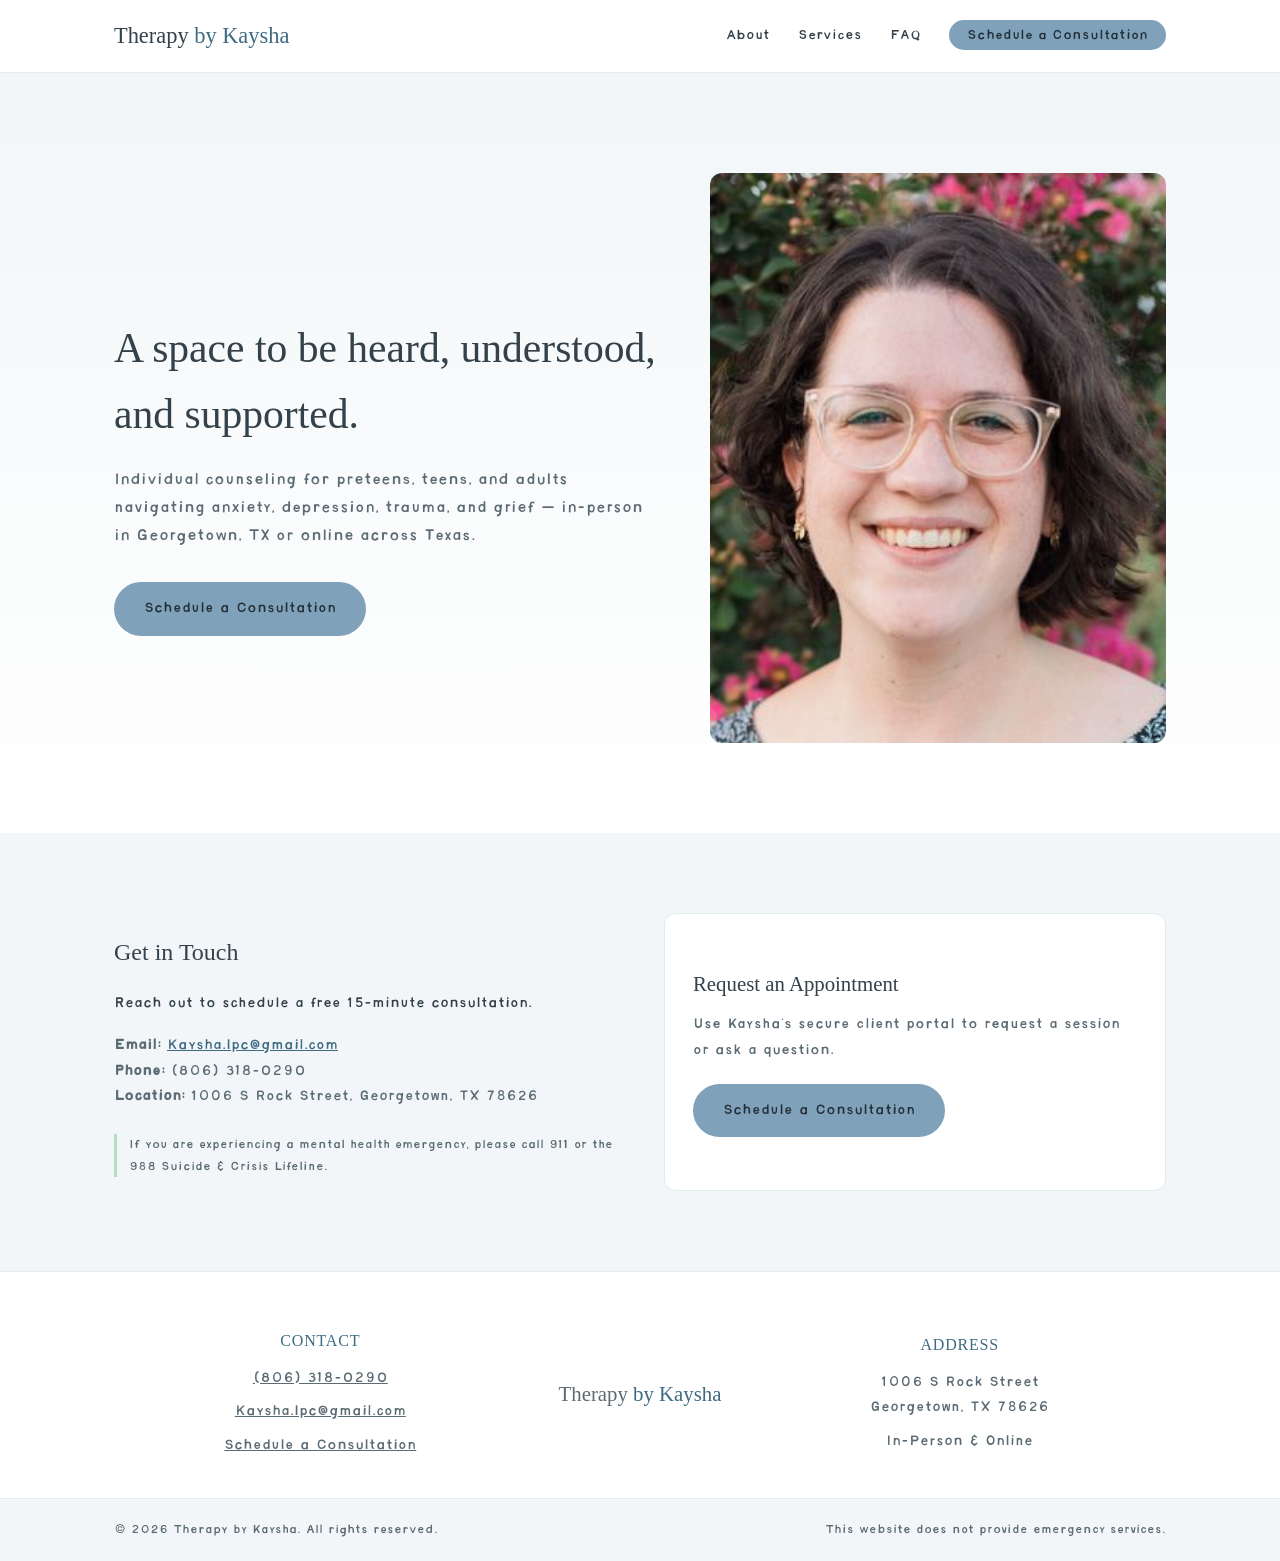
==== commit 1536fc2a: "Make all appointment CTAs say "Schedule a Consultation" Nav, hero, contact widget, and footer button" ====
--- a/index.html
+++ b/index.html
@@ -20,7 +20,7 @@
           <li><a href="about.html">About</a></li>
           <li><a href="services.html">Services</a></li>
           <li><a href="faq.html">FAQ</a></li>
-          <li><a href="https://kaysha-chavez.clientsecure.me/request/service" target="_blank" rel="noopener" class="nav-cta">Book a Session</a></li>
+          <li><a href="https://kaysha-chavez.clientsecure.me/request/service" target="_blank" rel="noopener" class="nav-cta">Schedule a Consultation</a></li>
         </ul>
       </nav>
     </div>
@@ -35,7 +35,7 @@
             Individual counseling for preteens, teens, and adults navigating anxiety,
             depression, trauma, and grief — in-person in Georgetown, TX or online across Texas.
           </p>
-          <a href="#contact" class="btn btn-primary">Schedule a Free Consultation</a>
+          <a href="#contact" class="btn btn-primary">Schedule a Consultation</a>
         </div>
         <img class="hero-image" src="images/Kaysha.jpeg" alt="Kaysha Chavez, Licensed Professional Counselor" />
       </div>
@@ -65,7 +65,7 @@
             target="_blank"
             rel="noopener"
           >
-            Open Appointment Form
+            Schedule a Consultation
           </a>
         </div>
       </div>
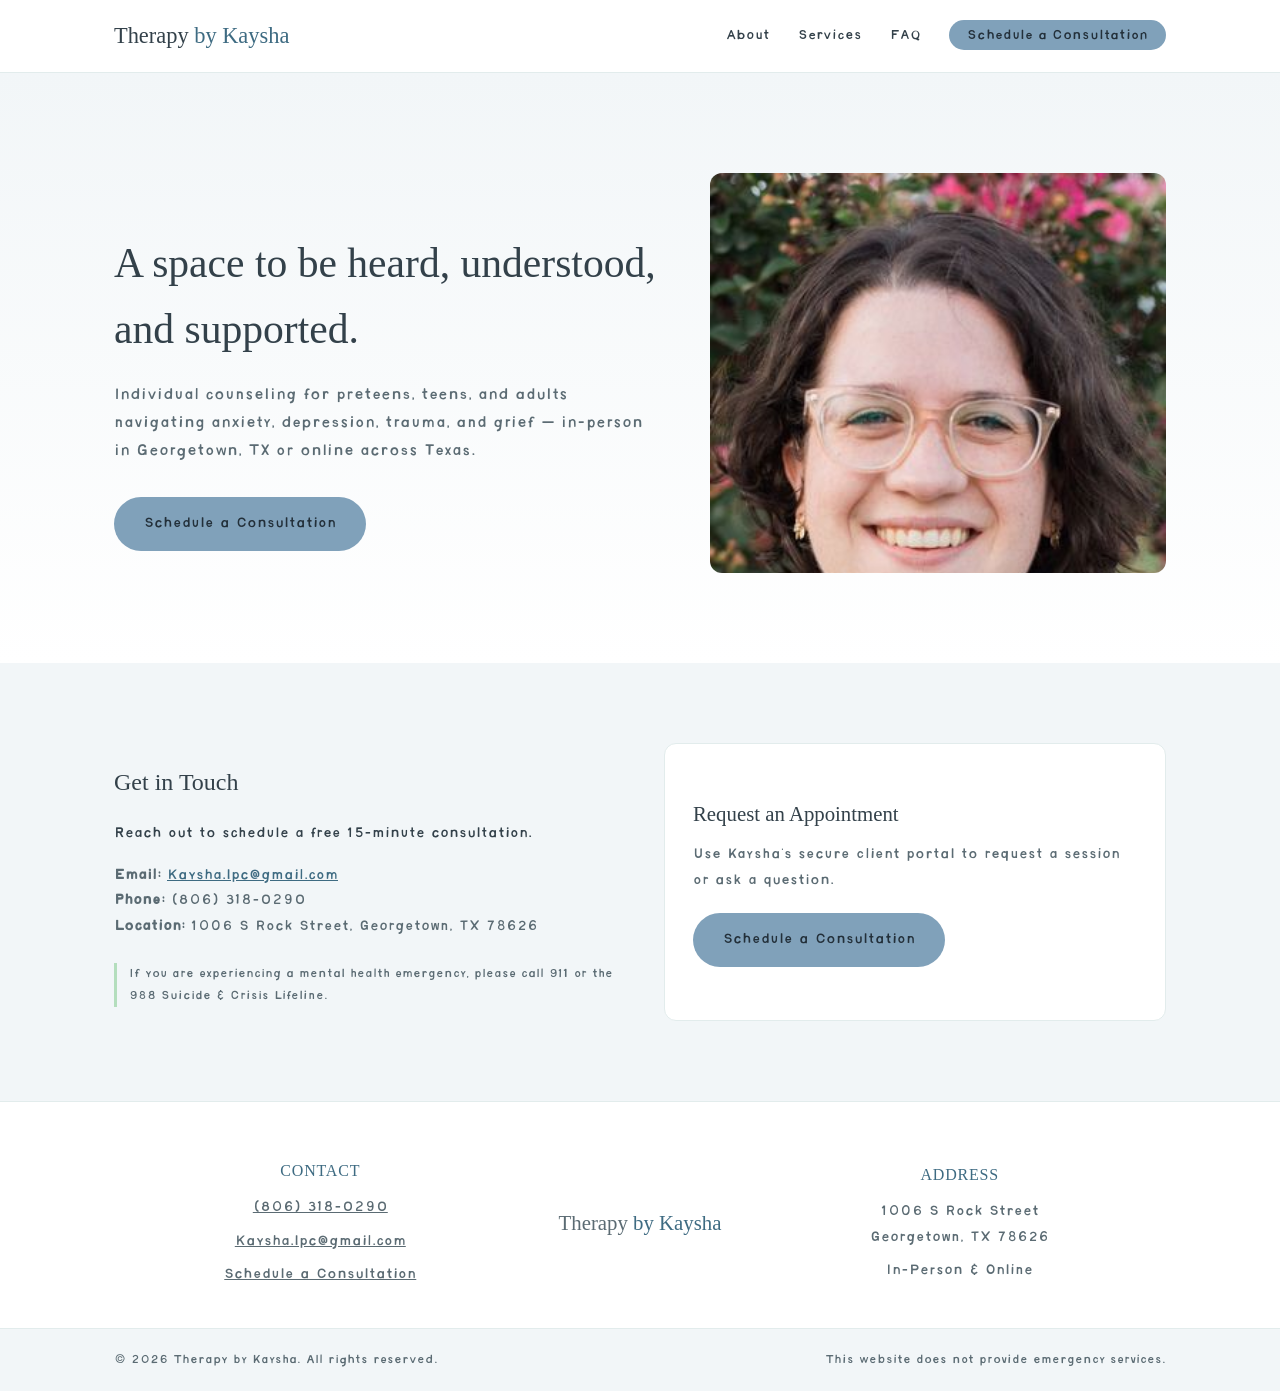
==== commit a90165ab: "Improve load performance and clean up CSS - Add an inline SVG favicon (data URI, no extra request) t" ====
--- a/index.html
+++ b/index.html
@@ -5,6 +5,8 @@
   <meta name="viewport" content="width=device-width, initial-scale=1.0" />
   <title>Therapy by Kaysha | Counseling &amp; Mental Health Support</title>
   <meta name="description" content="Therapy by Kaysha offers compassionate, personalized counseling to help you navigate life's challenges and build lasting well-being." />
+  <link rel="icon" href="data:image/svg+xml,%3Csvg xmlns='http://www.w3.org/2000/svg' viewBox='0 0 64 64'%3E%3Ccircle cx='32' cy='32' r='32' fill='%2380a1ba'/%3E%3Ctext x='32' y='45' font-family='Georgia, serif' font-size='36' fill='%23ffffff' text-anchor='middle'%3EK%3C/text%3E%3C/svg%3E" />
+  <link rel="preload" href="fonts/Birdie-Regular.woff2" as="font" type="font/woff2" crossorigin />
   <link rel="stylesheet" href="css/styles.css" />
 </head>
 <body>
@@ -37,7 +39,7 @@
           </p>
           <a href="#contact" class="btn btn-primary">Schedule a Consultation</a>
         </div>
-        <img class="hero-image" src="images/Kaysha.jpeg" alt="Kaysha Chavez, Licensed Professional Counselor" />
+        <img class="hero-image" src="images/Kaysha.jpeg" alt="Kaysha Chavez, Licensed Professional Counselor" width="320" height="400" fetchpriority="high" />
       </div>
     </section>
 
--- a/css/styles.css
+++ b/css/styles.css
@@ -447,13 +447,6 @@
   margin: 0;
 }
 
-@media (max-width: 640px) {
-  .footer-columns {
-    grid-template-columns: 1fr;
-    text-align: center;
-  }
-}
-
 /* Responsive */
 @media (max-width: 800px) {
   .hero-inner,
@@ -479,6 +472,11 @@
 }
 
 @media (max-width: 640px) {
+  .footer-columns {
+    grid-template-columns: 1fr;
+    text-align: center;
+  }
+
   .nav-toggle {
     display: flex;
   }
